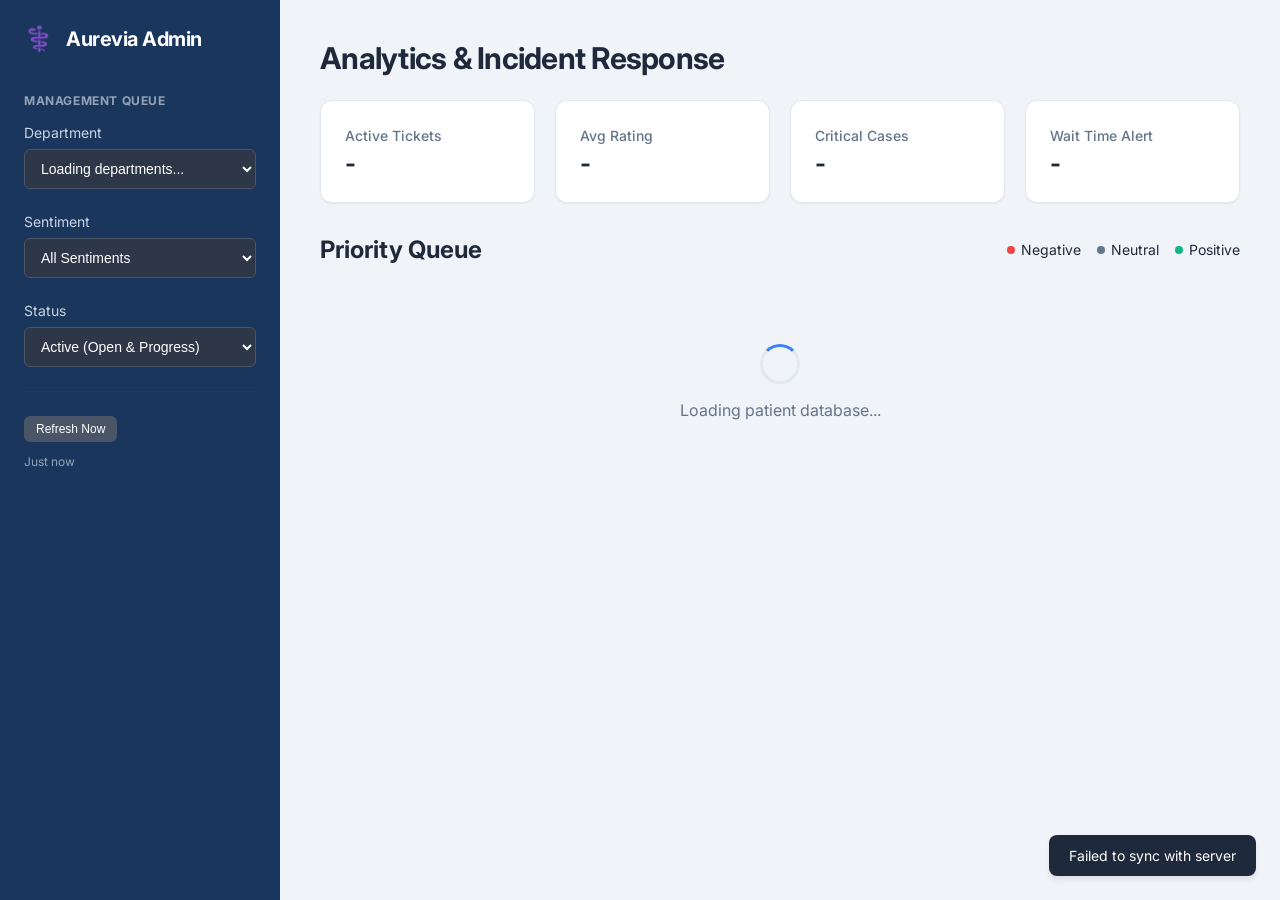
==== templates/admin_dashboard.html @ 15ca8ccf "Updated Admin panel" ====
<!DOCTYPE html>
<html lang="en">

<head>
    <meta charset="UTF-8">
    <meta name="viewport" content="width=device-width, initial-scale=1.0">
    <title>Hospital Experience Admin — Management Portal</title>
    <link rel="stylesheet" href="/static/css/admin.css">
    <link href="https://fonts.googleapis.com/css2?family=Inter:wght@400;500;600;700&display=swap" rel="stylesheet">
</head>

<body>
    <div class="admin-layout">
        <!-- Sidebar -->
        <aside class="sidebar">
            <div class="sidebar-header">
                <span class="logo-icon">⚕️</span>
                <span class="logo-text">Aurevia Admin</span>
            </div>

            <nav class="sidebar-nav">
                <div class="nav-section">
                    <h4 class="nav-title">Management Queue</h4>
                    <div class="filter-group">
                        <label>Department</label>
                        <select id="filterDept" class="filter-input">
                            <option value="all">Loading departments...</option>
                        </select>
                    </div>

                    <div class="filter-group">
                        <label>Sentiment</label>
                        <select id="filterSentiment" class="filter-input">
                            <option value="all">All Sentiments</option>
                            <option value="Negative">Negative</option>
                            <option value="Neutral">Neutral</option>
                            <option value="Positive">Positive</option>
                        </select>
                    </div>

                    <div class="filter-group">
                        <label>Status</label>
                        <select id="filterStatus" class="filter-input">
                            <option value="active">Active (Open & Progress)</option>
                            <option value="all">All Statuses</option>
                            <option value="Open">Open</option>
                            <option value="In Progress">In Progress</option>
                            <option value="Resolved">Resolved</option>
                        </select>
                    </div>
                </div>

                <div class="sidebar-footer">
                    <button id="refreshBtn" class="btn btn-secondary btn-sm">Refresh Now</button>
                    <div id="lastUpdate" class="update-info">Just now</div>
                </div>
            </nav>
        </aside>

        <!-- Main Content -->
        <main class="main-content">
            <header class="content-header">
                <h1 class="page-title">Analytics & Incident Response</h1>
                <div class="metrics-grid" id="metricsGrid">
                    <div class="metric-card">
                        <span class="metric-label">Active Tickets</span>
                        <h2 class="metric-value" id="metricActive">-</h2>
                    </div>
                    <div class="metric-card">
                        <span class="metric-label">Avg Rating</span>
                        <h2 class="metric-value" id="metricRating">-</h2>
                    </div>
                    <div class="metric-card">
                        <span class="metric-label">Critical Cases</span>
                        <h2 class="metric-value" id="metricCritical">-</h2>
                    </div>
                    <div class="metric-card">
                        <span class="metric-label">Wait Time Alert</span>
                        <h2 class="metric-value" id="metricWait">-</h2>
                    </div>
                </div>
            </header>

            <section class="ticket-section">
                <div class="section-header">
                    <h2>Priority Queue</h2>
                    <div class="view-controls">
                        <span class="legend-item"><span class="dot dot-negative"></span> Negative</span>
                        <span class="legend-item"><span class="dot dot-neutral"></span> Neutral</span>
                        <span class="legend-item"><span class="dot dot-positive"></span> Positive</span>
                    </div>
                </div>

                <div class="ticket-grid" id="ticketGrid">
                    <!-- Tickets will be injected here by JS -->
                    <div class="loading-state">
                        <div class="spinner"></div>
                        <p>Loading patient database...</p>
                    </div>
                </div>
            </section>
        </main>
    </div>

    <!-- Notification system -->
    <div id="toastContainer" class="toast-container"></div>

    <script src="/static/js/admin.js"></script>
</body>

</html>
---- static/css/admin.css ----
:root {
    --bg-main: #f0f4f8;
    --bg-side: #1a365d;
    --text-main: #1e293b;
    --text-muted: #64748b;
    --primary: #3b82f6;
    --accent: #2563eb;
    --white: #ffffff;
    --border: #e2e8f0;
    --shadow-sm: 0 1px 2px 0 rgba(0, 0, 0, 0.05);
    --shadow-md: 0 4px 6px -1px rgba(0, 0, 0, 0.1);
    
    --sentiment-pos: #10b981;
    --sentiment-neu: #64748b;
    --sentiment-neg: #ef4444;
    
    --bg-pos: #d1fae5;
    --bg-neu: #f1f5f9;
    --bg-neg: #fee2e2;
}

* {
    margin: 0;
    padding: 0;
    box-sizing: border-box;
}

body {
    font-family: 'Inter', sans-serif;
    color: var(--text-main);
    background-color: var(--bg-main);
    overflow-x: hidden;
}

/* Layout */
.admin-layout {
    display: flex;
    min-height: 100vh;
}

/* Sidebar */
.sidebar {
    width: 280px;
    background-color: var(--bg-side);
    color: var(--white);
    padding: 24px;
    display: flex;
    flex-direction: column;
    position: fixed;
    height: 100vh;
}

.sidebar-header {
    display: flex;
    align-items: center;
    gap: 12px;
    margin-bottom: 40px;
}

.logo-icon {
    font-size: 1.5rem;
}

.logo-text {
    font-size: 1.25rem;
    font-weight: 700;
    letter-spacing: -0.025em;
}

.nav-title {
    font-size: 0.75rem;
    text-transform: uppercase;
    letter-spacing: 0.05em;
    color: #94a3b8;
    margin-bottom: 16px;
}

.filter-group {
    margin-bottom: 24px;
}

.filter-group label {
    display: block;
    font-size: 0.875rem;
    margin-bottom: 8px;
    color: #cbd5e1;
}

.filter-input {
    width: 100%;
    padding: 10px 12px;
    background-color: #2d3748;
    border: 1px solid #4a5568;
    border-radius: 6px;
    color: white;
    font-size: 0.875rem;
}

.sidebar-footer {
    margin-top: auto;
    border-top: 1px solid #2d3748;
    padding-top: 24px;
}

.update-info {
    font-size: 0.75rem;
    color: #94a3b8;
    margin-top: 12px;
}

/* Main Content */
.main-content {
    flex: 1;
    margin-left: 280px;
    padding: 40px;
}

.content-header {
    margin-bottom: 32px;
}

.page-title {
    font-size: 1.875rem;
    margin-bottom: 24px;
    letter-spacing: -0.025em;
}

.metrics-grid {
    display: grid;
    grid-template-columns: repeat(4, 1fr);
    gap: 20px;
}

.metric-card {
    background: var(--white);
    padding: 24px;
    border-radius: 12px;
    box-shadow: var(--shadow-sm);
    border: 1px solid var(--border);
}

.metric-label {
    font-size: 0.875rem;
    color: var(--text-muted);
    font-weight: 500;
}

.metric-value {
    font-size: 1.5rem;
    margin-top: 4px;
    font-weight: 700;
}

/* Tickets section */
.section-header {
    display: flex;
    justify-content: space-between;
    align-items: center;
    margin-bottom: 20px;
}

.view-controls {
    display: flex;
    gap: 16px;
    font-size: 0.875rem;
}

.legend-item {
    display: flex;
    align-items: center;
    gap: 6px;
}

.dot {
    width: 8px;
    height: 8px;
    border-radius: 50%;
}

.dot-negative { background: var(--sentiment-neg); }
.dot-neutral { background: var(--sentiment-neu); }
.dot-positive { background: var(--sentiment-pos); }

.ticket-grid {
    display: grid;
    grid-template-columns: 1fr;
    gap: 16px;
}

.ticket-card {
    background: var(--white);
    border-radius: 12px;
    padding: 24px;
    box-shadow: var(--shadow-sm);
    border: 1px solid var(--border);
    border-left: 6px solid #cbd5e1;
    display: flex;
    justify-content: space-between;
    align-items: flex-start;
    animation: slideIn 0.3s ease-out;
}

.ticket-card.neg { border-left-color: var(--sentiment-neg); }
.ticket-card.neu { border-left-color: var(--sentiment-neu); }
.ticket-card.pos { border-left-color: var(--sentiment-pos); }

@keyframes slideIn {
    from { opacity: 0; transform: translateY(10px); }
    to { opacity: 1; transform: translateY(0); }
}

.ticket-info {
    flex: 1;
}

.ticket-head {
    display: flex;
    align-items: center;
    gap: 12px;
    margin-bottom: 12px;
}

.ticket-head h3 {
    font-size: 1.125rem;
}

.badge {
    padding: 4px 10px;
    border-radius: 9999px;
    font-size: 0.75rem;
    font-weight: 600;
}

.badge-status-open { background: var(--bg-neg); color: #991b1b; }
.badge-status-progress { background: #fef3c7; color: #92400e; }
.badge-status-resolved { background: var(--bg-pos); color: #065f46; }

.ticket-meta {
    font-size: 0.875rem;
    color: var(--text-muted);
    margin-bottom: 12px;
}

.ticket-text {
    font-size: 1rem;
    line-height: 1.5;
    color: #475569;
    font-style: italic;
    margin-bottom: 16px;
    padding-left: 12px;
    border-left: 2px solid #f1f5f9;
}

.ticket-actions {
    display: flex;
    flex-direction: column;
    gap: 12px;
    align-items: flex-end;
}

.status-select {
    padding: 8px;
    border-radius: 6px;
    border: 1px solid var(--border);
    font-size: 0.875rem;
    background: var(--bg-main);
}

/* Buttons */
.btn {
    display: inline-flex;
    align-items: center;
    justify-content: center;
    padding: 8px 16px;
    border-radius: 6px;
    font-weight: 500;
    font-size: 0.875rem;
    cursor: pointer;
    border: none;
    transition: all 0.2s;
}

.btn-secondary { background: #4a5568; color: white; }
.btn-secondary:hover { background: #2d3748; }
.btn-sm { padding: 6px 12px; font-size: 0.75rem; }

/* Loading States */
.loading-state {
    text-align: center;
    padding: 60px;
    color: var(--text-muted);
}

.spinner {
    width: 40px;
    height: 40px;
    border: 3px solid #e2e8f0;
    border-top-color: var(--primary);
    border-radius: 50%;
    margin: 0 auto 16px;
    animation: spin 1s linear infinite;
}

@keyframes spin {
    to { transform: rotate(360deg); }
}

/* Toast */
.toast-container {
    position: fixed;
    bottom: 24px;
    right: 24px;
    z-index: 1000;
    display: flex;
    flex-direction: column;
    gap: 8px;
}

.toast {
    background: #1e293b;
    color: white;
    padding: 12px 20px;
    border-radius: 8px;
    box-shadow: var(--shadow-md);
    font-size: 0.875rem;
    animation: toastFadeIn 0.3s ease-out;
}

@keyframes toastFadeIn {
    from { opacity: 0; transform: translateX(20px); }
    to { opacity: 1; transform: translateX(0); }
}
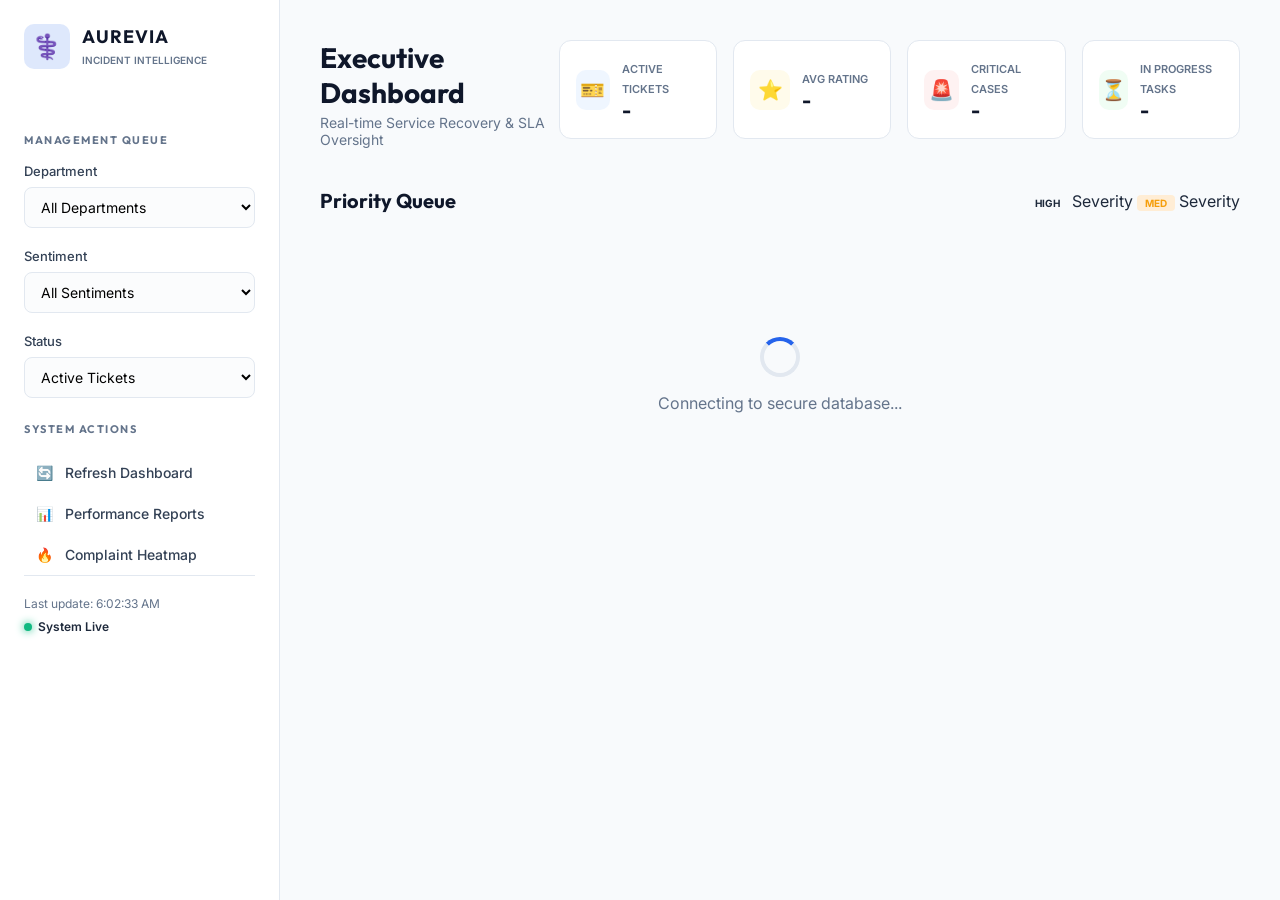
==== commit 23212efc: "Added Ai automation" ====
--- a/templates/admin_dashboard.html
+++ b/templates/admin_dashboard.html
@@ -4,18 +4,27 @@
 <head>
     <meta charset="UTF-8">
     <meta name="viewport" content="width=device-width, initial-scale=1.0">
-    <title>Hospital Experience Admin — Management Portal</title>
+    <title>Hospital Incident Intelligence — Management Portal</title>
     <link rel="stylesheet" href="/static/css/admin.css">
-    <link href="https://fonts.googleapis.com/css2?family=Inter:wght@400;500;600;700&display=swap" rel="stylesheet">
+    <link
+        href="https://fonts.googleapis.com/css2?family=Outfit:wght@300;400;500;600;700&family=Inter:wght@400;500;600&display=swap"
+        rel="stylesheet">
+    <!-- Plotly for Charts -->
+    <script src="https://cdn.plot.ly/plotly-2.24.1.min.js"></script>
 </head>
 
-<body>
+<body class="admin-body">
     <div class="admin-layout">
         <!-- Sidebar -->
         <aside class="sidebar">
             <div class="sidebar-header">
-                <span class="logo-icon">⚕️</span>
-                <span class="logo-text">Aurevia Admin</span>
+                <div class="logo-wrapper">
+                    <span class="logo-icon">⚕️</span>
+                    <div class="logo-text">
+                        <h3>AUREVIA</h3>
+                        <span>INCIDENT INTELLIGENCE</span>
+                    </div>
+                </div>
             </div>
 
             <nav class="sidebar-nav">
@@ -24,7 +33,7 @@
                     <div class="filter-group">
                         <label>Department</label>
                         <select id="filterDept" class="filter-input">
-                            <option value="all">Loading departments...</option>
+                            <option value="all">All Departments</option>
                         </select>
                     </div>
 
@@ -41,18 +50,31 @@
                     <div class="filter-group">
                         <label>Status</label>
                         <select id="filterStatus" class="filter-input">
-                            <option value="active">Active (Open & Progress)</option>
-                            <option value="all">All Statuses</option>
-                            <option value="Open">Open</option>
+                            <option value="active" selected>Active Tickets</option>
+                            <option value="Open">Open Tickets</option>
                             <option value="In Progress">In Progress</option>
                             <option value="Resolved">Resolved</option>
+                            <option value="all">All Statuses</option>
                         </select>
                     </div>
                 </div>
 
+                <div class="nav-section">
+                    <h4 class="nav-title">System Actions</h4>
+                    <button id="refreshBtn" class="nav-btn">
+                        <span>🔄</span> Refresh Dashboard
+                    </button>
+                    <button id="showAnalyticsBtn" class="nav-btn">
+                        <span>📊</span> Performance Reports
+                    </button>
+                    <button id="showHeatmapBtn" class="nav-btn">
+                        <span>🔥</span> Complaint Heatmap
+                    </button>
+                </div>
+
                 <div class="sidebar-footer">
-                    <button id="refreshBtn" class="btn btn-secondary btn-sm">Refresh Now</button>
-                    <div id="lastUpdate" class="update-info">Just now</div>
+                    <div class="update-info">Last update: <span id="lastUpdate">Just now</span></div>
+                    <div class="server-status"><span class="status-dot online"></span> System Live</div>
                 </div>
             </nav>
         </aside>
@@ -60,46 +82,168 @@
         <!-- Main Content -->
         <main class="main-content">
             <header class="content-header">
-                <h1 class="page-title">Analytics & Incident Response</h1>
+                <div class="header-titles">
+                    <h1 class="page-title">Executive Dashboard</h1>
+                    <p class="page-subtitle">Real-time Service Recovery & SLA Oversight</p>
+                </div>
                 <div class="metrics-grid" id="metricsGrid">
-                    <div class="metric-card">
-                        <span class="metric-label">Active Tickets</span>
-                        <h2 class="metric-value" id="metricActive">-</h2>
-                    </div>
-                    <div class="metric-card">
-                        <span class="metric-label">Avg Rating</span>
-                        <h2 class="metric-value" id="metricRating">-</h2>
-                    </div>
-                    <div class="metric-card">
-                        <span class="metric-label">Critical Cases</span>
-                        <h2 class="metric-value" id="metricCritical">-</h2>
-                    </div>
-                    <div class="metric-card">
-                        <span class="metric-label">Wait Time Alert</span>
-                        <h2 class="metric-value" id="metricWait">-</h2>
+                    <div class="metric-card active-tickets">
+                        <div class="metric-icon">🎫</div>
+                        <div class="metric-info">
+                            <span class="metric-label">Active Tickets</span>
+                            <h2 class="metric-value" id="metricActive">-</h2>
+                        </div>
+                    </div>
+                    <div class="metric-card avg-rating">
+                        <div class="metric-icon">⭐</div>
+                        <div class="metric-info">
+                            <span class="metric-label">Avg Rating</span>
+                            <h2 class="metric-value" id="metricRating">-</h2>
+                        </div>
+                    </div>
+                    <div class="metric-card critical-cases">
+                        <div class="metric-icon">🚨</div>
+                        <div class="metric-info">
+                            <span class="metric-label">Critical cases</span>
+                            <h2 class="metric-value" id="metricCritical">-</h2>
+                        </div>
+                    </div>
+                    <div class="metric-card wait-alert">
+                        <div class="metric-icon">⏳</div>
+                        <div class="metric-info">
+                            <span class="metric-label">In Progress Tasks</span>
+                            <h2 class="metric-value" id="metricWait">-</h2>
+                        </div>
                     </div>
                 </div>
             </header>
 
-            <section class="ticket-section">
-                <div class="section-header">
-                    <h2>Priority Queue</h2>
-                    <div class="view-controls">
-                        <span class="legend-item"><span class="dot dot-negative"></span> Negative</span>
-                        <span class="legend-item"><span class="dot dot-neutral"></span> Neutral</span>
-                        <span class="legend-item"><span class="dot dot-positive"></span> Positive</span>
-                    </div>
-                </div>
-
-                <div class="ticket-grid" id="ticketGrid">
-                    <!-- Tickets will be injected here by JS -->
-                    <div class="loading-state">
-                        <div class="spinner"></div>
-                        <p>Loading patient database...</p>
-                    </div>
-                </div>
-            </section>
+            <div class="dashboard-content">
+                <!-- Priority Queue Section -->
+                <section class="content-section ticket-view">
+                    <div class="section-header">
+                        <h2>Priority Queue</h2>
+                        <div class="view-legend">
+                            <span class="legend-item"><span class="badge badge-high">High</span> Severity</span>
+                            <span class="legend-item"><span class="badge badge-med">Med</span> Severity</span>
+                        </div>
+                    </div>
+
+                    <div class="ticket-grid" id="ticketGrid">
+                        <!-- Tickets injected here -->
+                        <div class="loading-state">
+                            <div class="spinner"></div>
+                            <p>Connecting to secure database...</p>
+                        </div>
+                    </div>
+                </section>
+
+                <!-- Analytics Section (Hidden by default) -->
+                <section class="content-section analytics-view hidden" id="analyticsSection">
+                    <div class="section-header">
+                        <h2>Performance Intelligence</h2>
+                        <button class="btn-close-view" id="closeAnalytics">Back to Queue</button>
+                    </div>
+                    <div class="analytics-grid">
+                        <div class="analytics-chart-card">
+                            <h3>Department Comparison</h3>
+                            <div id="deptComparisonChart"></div>
+                        </div>
+                        <div class="analytics-chart-card">
+                            <h3>Sentiment Breakdown</h3>
+                            <div id="sentimentDistributionChart"></div>
+                        </div>
+                        <div class="analytics-chart-card full-width">
+                            <h3>SLA Breach Trend</h3>
+                            <div id="slaTrendChart"></div>
+                        </div>
+                    </div>
+                </section>
+
+                <!-- Heatmap Section (Hidden by default) -->
+                <section class="content-section heatmap-view hidden" id="heatmapSection">
+                    <div class="section-header">
+                        <h2>Incident Density Heatmap</h2>
+                        <button class="btn-close-view" id="closeHeatmap">Back to Queue</button>
+                    </div>
+                    <div class="heatmap-container">
+                        <div id="complaintHeatmap"></div>
+                    </div>
+                </section>
+            </div>
         </main>
+
+        <!-- Detail Side Panel (Slide Drawer) -->
+        <div class="detail-overlay" id="detailOverlay"></div>
+        <aside class="detail-panel" id="detailPanel">
+            <div class="panel-header">
+                <div class="panel-title-group">
+                    <span id="detailTicketId" class="panel-ticket-id">#TICKET-XXXX</span>
+                    <h2 id="detailDepartmentName">Department Name</h2>
+                </div>
+                <button class="panel-close" id="closePanel">&times;</button>
+            </div>
+
+            <div class="panel-body">
+                <div class="panel-status-strip">
+                    <span id="detailStatusBadge" class="status-badge">Open</span>
+                    <span id="detailSeverityBadge" class="severity-badge">High</span>
+                    <div class="panel-sla-timer" id="detailSLATimer">
+                        <span class="timer-label">SLA Remaining:</span>
+                        <span class="timer-value" id="detailSLACountdown">--:--:--</span>
+                    </div>
+                </div>
+
+                <div class="panel-section">
+                    <h4>Patient Information</h4>
+                    <p><strong>Patient ID:</strong> <span id="detailPatientId">-</span></p>
+                    <p><strong>Sentiment:</strong> <span id="detailSentiment" class="sentiment-text">-</span></p>
+                    <p><strong>Received:</strong> <span id="detailReceived">-</span></p>
+                </div>
+
+                <div class="panel-section">
+                    <h4>Feedback Context</h4>
+                    <div class="feedback-text-box" id="detailFeedbackText">
+                        Loading content...
+                    </div>
+                </div>
+
+                <div class="panel-section" id="aiResponseSection">
+                    <div class="section-badge ai-badge">🤖 AI Response Engine</div>
+                    <h4>Contextual Response Suggestion</h4>
+                    <div class="ai-response-container">
+                        <textarea id="aiResponseDraft" class="form-textarea ai-draft-box"
+                            placeholder="Generating suggestion..."></textarea>
+                        <div class="ai-actions">
+                            <button id="regenerateBtn" class="btn btn-outline-sm">Regenerate</button>
+                            <button id="approveResponseBtn" class="btn btn-primary-sm">Approve & Send</button>
+                        </div>
+                    </div>
+                </div>
+
+                <div class="panel-section" id="assignmentSection">
+                    <div class="section-badge ai-badge">⚙️ Automated AI Assignment</div>
+                    <div id="aiAssigningStatus" class="ai-assigning-animation">
+                        🤖 Analyzing Staff Load & Performance...
+                    </div>
+                    <div id="autoAssignedDoctorInfo" class="auto-staff-card hidden">
+                        <!-- Infomation Injected by AI -->
+                    </div>
+                </div>
+
+                <div class="panel-section" id="resolutionSection">
+                    <button id="resolveBtn" class="btn btn-success full-width"
+                        style="font-weight: 800; letter-spacing: 1px;">✓ PROCESS FINISHED</button>
+                </div>
+
+                <div class="panel-section">
+                    <h4>Incident Lifecycle</h4>
+                    <div class="timeline" id="statusHistory">
+                        <!-- Timeline items injected here -->
+                    </div>
+                </div>
+            </div>
+        </aside>
     </div>
 
     <!-- Notification system -->
--- a/static/css/admin.css
+++ b/static/css/admin.css
@@ -1,56 +1,61 @@
 :root {
-    --bg-main: #f0f4f8;
-    --bg-side: #1a365d;
+    --primary: #0f172a;
+    --secondary: #334155;
+    --accent: #2563eb;
+    --accent-glow: rgba(37, 99, 235, 0.15);
+    --success: #10b981;
+    --warning: #f59e0b;
+    --danger: #ef4444;
+    --bg-main: #f8fafc;
+    --bg-sidebar: #ffffff;
     --text-main: #1e293b;
     --text-muted: #64748b;
-    --primary: #3b82f6;
-    --accent: #2563eb;
-    --white: #ffffff;
     --border: #e2e8f0;
-    --shadow-sm: 0 1px 2px 0 rgba(0, 0, 0, 0.05);
-    --shadow-md: 0 4px 6px -1px rgba(0, 0, 0, 0.1);
-    
-    --sentiment-pos: #10b981;
-    --sentiment-neu: #64748b;
-    --sentiment-neg: #ef4444;
-    
-    --bg-pos: #d1fae5;
-    --bg-neu: #f1f5f9;
-    --bg-neg: #fee2e2;
+    --panel-shadow: 0 10px 25px -5px rgba(0, 0, 0, 0.05), 0 8px 10px -6px rgba(0, 0, 0, 0.05);
+    --radius: 12px;
 }
 
 * {
     margin: 0;
     padding: 0;
     box-sizing: border-box;
-}
-
-body {
     font-family: 'Inter', sans-serif;
+}
+
+h1,
+h2,
+h3,
+h4,
+.logo-text h3 {
+    font-family: 'Outfit', sans-serif;
+}
+
+body.admin-body {
+    background: var(--bg-main);
     color: var(--text-main);
-    background-color: var(--bg-main);
     overflow-x: hidden;
 }
 
 /* Layout */
 .admin-layout {
-    display: flex;
+    display: grid;
+    grid-template-columns: 280px 1fr;
     min-height: 100vh;
 }
 
 /* Sidebar */
 .sidebar {
-    width: 280px;
-    background-color: var(--bg-side);
-    color: var(--white);
+    background: var(--bg-sidebar);
+    border-right: 1px solid var(--border);
     padding: 24px;
     display: flex;
     flex-direction: column;
-    position: fixed;
+    position: sticky;
+    top: 0;
     height: 100vh;
 }
 
-.sidebar-header {
+.logo-wrapper {
     display: flex;
     align-items: center;
     gap: 12px;
@@ -58,275 +63,851 @@
 }
 
 .logo-icon {
-    font-size: 1.5rem;
-}
-
-.logo-text {
-    font-size: 1.25rem;
-    font-weight: 700;
-    letter-spacing: -0.025em;
+    font-size: 24px;
+    background: var(--accent-glow);
+    padding: 8px;
+    border-radius: 10px;
+}
+
+.logo-text h3 {
+    font-size: 18px;
+    letter-spacing: 1px;
+    color: var(--primary);
+}
+
+.logo-text span {
+    font-size: 10px;
+    font-weight: 600;
+    color: var(--text-muted);
+    text-transform: uppercase;
 }
 
 .nav-title {
-    font-size: 0.75rem;
+    font-size: 11px;
     text-transform: uppercase;
-    letter-spacing: 0.05em;
-    color: #94a3b8;
+    color: var(--text-muted);
+    letter-spacing: 1.5px;
     margin-bottom: 16px;
+    margin-top: 24px;
 }
 
 .filter-group {
-    margin-bottom: 24px;
+    margin-bottom: 20px;
 }
 
 .filter-group label {
     display: block;
-    font-size: 0.875rem;
+    font-size: 13px;
+    font-weight: 500;
     margin-bottom: 8px;
-    color: #cbd5e1;
+    color: var(--secondary);
 }
 
 .filter-input {
     width: 100%;
     padding: 10px 12px;
-    background-color: #2d3748;
-    border: 1px solid #4a5568;
-    border-radius: 6px;
-    color: white;
-    font-size: 0.875rem;
+    border-radius: 8px;
+    border: 1px solid var(--border);
+    font-size: 14px;
+    background: #fbfcfd;
+    cursor: pointer;
+    transition: all 0.2s;
+}
+
+.filter-input:focus {
+    outline: none;
+    border-color: var(--accent);
+    box-shadow: 0 0 0 3px var(--accent-glow);
+}
+
+.nav-btn {
+    width: 100%;
+    display: flex;
+    align-items: center;
+    gap: 12px;
+    padding: 12px;
+    border-radius: 8px;
+    border: none;
+    background: transparent;
+    color: var(--secondary);
+    font-size: 14px;
+    font-weight: 500;
+    cursor: pointer;
+    text-align: left;
+    transition: all 0.2s;
+}
+
+.nav-btn:hover {
+    background: #f1f5f9;
+    color: var(--accent);
 }
 
 .sidebar-footer {
     margin-top: auto;
-    border-top: 1px solid #2d3748;
-    padding-top: 24px;
+    padding-top: 20px;
+    border-top: 1px solid var(--border);
 }
 
 .update-info {
-    font-size: 0.75rem;
-    color: #94a3b8;
-    margin-top: 12px;
+    font-size: 12px;
+    color: var(--text-muted);
+    margin-bottom: 8px;
+}
+
+.server-status {
+    display: flex;
+    align-items: center;
+    gap: 6px;
+    font-size: 12px;
+    font-weight: 600;
+}
+
+.status-dot {
+    width: 8px;
+    height: 8px;
+    border-radius: 50%;
+}
+
+.status-dot.online {
+    background: var(--success);
+    box-shadow: 0 0 8px var(--success);
 }
 
 /* Main Content */
 .main-content {
-    flex: 1;
-    margin-left: 280px;
     padding: 40px;
+    max-width: 1400px;
+    margin: 0 auto;
+    width: 100%;
+}
+
+.header-titles h1 {
+    font-size: 28px;
+    font-weight: 700;
+    color: var(--primary);
+    margin-bottom: 4px;
+}
+
+.page-subtitle {
+    color: var(--text-muted);
+    font-size: 14px;
 }
 
 .content-header {
-    margin-bottom: 32px;
-}
-
-.page-title {
-    font-size: 1.875rem;
-    margin-bottom: 24px;
-    letter-spacing: -0.025em;
+    display: flex;
+    justify-content: space-between;
+    align-items: flex-start;
+    margin-bottom: 40px;
 }
 
 .metrics-grid {
     display: grid;
     grid-template-columns: repeat(4, 1fr);
-    gap: 20px;
+    gap: 16px;
 }
 
 .metric-card {
-    background: var(--white);
-    padding: 24px;
-    border-radius: 12px;
-    box-shadow: var(--shadow-sm);
-    border: 1px solid var(--border);
+    background: white;
+    padding: 16px;
+    border-radius: var(--radius);
+    border: 1px solid var(--border);
+    display: flex;
+    align-items: center;
+    gap: 12px;
+    transition: transform 0.2s;
+}
+
+.metric-card:hover {
+    transform: translateY(-3px);
+}
+
+.metric-icon {
+    font-size: 20px;
+    width: 40px;
+    height: 40px;
+    display: flex;
+    align-items: center;
+    justify-content: center;
+    border-radius: 10px;
+}
+
+.active-tickets .metric-icon {
+    background: #eff6ff;
+}
+
+.avg-rating .metric-icon {
+    background: #fffbeb;
+}
+
+.critical-cases .metric-icon {
+    background: #fef2f2;
+}
+
+.wait-alert .metric-icon {
+    background: #f0fdf4;
 }
 
 .metric-label {
-    font-size: 0.875rem;
-    color: var(--text-muted);
-    font-weight: 500;
+    font-size: 11px;
+    font-weight: 600;
+    color: var(--text-muted);
+    text-transform: uppercase;
 }
 
 .metric-value {
-    font-size: 1.5rem;
-    margin-top: 4px;
-    font-weight: 700;
-}
-
-/* Tickets section */
+    font-size: 20px;
+    color: var(--primary);
+}
+
+/* Ticket Grid */
 .section-header {
     display: flex;
     justify-content: space-between;
     align-items: center;
-    margin-bottom: 20px;
-}
-
-.view-controls {
-    display: flex;
-    gap: 16px;
-    font-size: 0.875rem;
-}
-
-.legend-item {
-    display: flex;
-    align-items: center;
-    gap: 6px;
-}
-
-.dot {
-    width: 8px;
-    height: 8px;
-    border-radius: 50%;
-}
-
-.dot-negative { background: var(--sentiment-neg); }
-.dot-neutral { background: var(--sentiment-neu); }
-.dot-positive { background: var(--sentiment-pos); }
+    margin-bottom: 24px;
+}
+
+.section-header h2 {
+    font-size: 20px;
+    color: var(--primary);
+}
 
 .ticket-grid {
     display: grid;
-    grid-template-columns: 1fr;
-    gap: 16px;
+    grid-template-columns: repeat(auto-fill, minmax(320px, 1fr));
+    gap: 20px;
 }
 
 .ticket-card {
-    background: var(--white);
-    border-radius: 12px;
-    padding: 24px;
-    box-shadow: var(--shadow-sm);
-    border: 1px solid var(--border);
-    border-left: 6px solid #cbd5e1;
-    display: flex;
-    justify-content: space-between;
-    align-items: flex-start;
-    animation: slideIn 0.3s ease-out;
-}
-
-.ticket-card.neg { border-left-color: var(--sentiment-neg); }
-.ticket-card.neu { border-left-color: var(--sentiment-neu); }
-.ticket-card.pos { border-left-color: var(--sentiment-pos); }
-
-@keyframes slideIn {
-    from { opacity: 0; transform: translateY(10px); }
-    to { opacity: 1; transform: translateY(0); }
-}
-
-.ticket-info {
-    flex: 1;
-}
-
-.ticket-head {
-    display: flex;
-    align-items: center;
-    gap: 12px;
-    margin-bottom: 12px;
-}
-
-.ticket-head h3 {
-    font-size: 1.125rem;
-}
-
-.badge {
-    padding: 4px 10px;
-    border-radius: 9999px;
-    font-size: 0.75rem;
-    font-weight: 600;
-}
-
-.badge-status-open { background: var(--bg-neg); color: #991b1b; }
-.badge-status-progress { background: #fef3c7; color: #92400e; }
-.badge-status-resolved { background: var(--bg-pos); color: #065f46; }
-
-.ticket-meta {
-    font-size: 0.875rem;
-    color: var(--text-muted);
-    margin-bottom: 12px;
-}
-
-.ticket-text {
-    font-size: 1rem;
-    line-height: 1.5;
-    color: #475569;
-    font-style: italic;
-    margin-bottom: 16px;
-    padding-left: 12px;
-    border-left: 2px solid #f1f5f9;
-}
-
-.ticket-actions {
+    background: white;
+    border: 1px solid var(--border);
+    border-radius: var(--radius);
+    padding: 20px;
+    cursor: pointer;
+    transition: all 0.2s ease;
     display: flex;
     flex-direction: column;
     gap: 12px;
-    align-items: flex-end;
-}
-
-.status-select {
-    padding: 8px;
+    position: relative;
+    overflow: hidden;
+}
+
+.ticket-card:hover {
+    border-color: var(--accent);
+    box-shadow: var(--panel-shadow);
+}
+
+.ticket-card.state-resolved {
+    border-left: 5px solid var(--success);
+}
+
+.ticket-card.state-pending {
+    border-left: 5px solid var(--danger);
+}
+
+.ticket-card.state-breached {
+    border-left: 5px solid #000000;
+}
+
+.ticket-card-header {
+    display: flex;
+    justify-content: space-between;
+    align-items: center;
+}
+
+.dept-tag {
+    font-size: 11px;
+    font-weight: 700;
+    padding: 4px 10px;
+    background: #f1f5f9;
+    color: var(--secondary);
+    border-radius: 20px;
+    text-transform: uppercase;
+}
+
+.badge {
+    font-size: 10px;
+    font-weight: 700;
+    padding: 2px 8px;
+    border-radius: 4px;
+    text-transform: uppercase;
+}
+
+.badge-cri,
+.badge-hig {
+    background: #fee2e2;
+    color: #ef4444;
+}
+
+.badge-med {
+    background: #ffedd5;
+    color: #f59e0b;
+}
+
+.badge-nor {
+    background: #f0fdf4;
+    color: #10b981;
+}
+
+.ticket-card-body h3 {
+    font-size: 16px;
+    margin-bottom: 4px;
+}
+
+.ticket-card-footer {
+    display: flex;
+    justify-content: space-between;
+    align-items: center;
+    margin-top: 8px;
+    font-size: 12px;
+    color: var(--text-muted);
+}
+
+.sla-timer-pill {
+    background: #f8fafc;
+    border: 1px solid var(--border);
+    padding: 4px 10px;
+    border-radius: 20px;
+    display: flex;
+    align-items: center;
+    gap: 6px;
+    font-family: monospace;
+    font-weight: 600;
+}
+
+.sla-timer-pill.breached {
+    background: #fef2f2;
+    border-color: #fecaca;
+    color: #000000;
+    animation: pulse-black 2s infinite;
+}
+
+.sla-timer-pill.resolved {
+    background: #f0fdf4;
+    border-color: #bbf7d0;
+    color: var(--success);
+}
+
+@keyframes pulse-black {
+    0% {
+        opacity: 1;
+    }
+
+    50% {
+        opacity: 0.6;
+    }
+
+    100% {
+        opacity: 1;
+    }
+}
+
+/* Side Panel (Drawer) */
+.detail-overlay {
+    position: fixed;
+    top: 0;
+    left: 0;
+    width: 100%;
+    height: 100%;
+    background: rgba(15, 23, 42, 0.4);
+    backdrop-filter: blur(4px);
+    z-index: 1000;
+    opacity: 0;
+    pointer-events: none;
+    transition: opacity 0.3s;
+}
+
+.detail-overlay.active {
+    opacity: 1;
+    pointer-events: auto;
+}
+
+.detail-panel {
+    position: fixed;
+    top: 0;
+    right: -550px;
+    width: 500px;
+    height: 100vh;
+    background: white;
+    z-index: 1001;
+    box-shadow: -10px 0 30px rgba(0, 0, 0, 0.1);
+    transition: right 0.4s cubic-bezier(0.16, 1, 0.3, 1);
+    display: flex;
+    flex-direction: column;
+}
+
+.detail-panel.active {
+    right: 0;
+}
+
+.panel-header {
+    padding: 24px;
+    border-bottom: 1px solid var(--border);
+    display: flex;
+    justify-content: space-between;
+    align-items: center;
+}
+
+.panel-ticket-id {
+    font-size: 12px;
+    font-weight: 700;
+    color: var(--accent);
+}
+
+.panel-close {
+    background: #f1f5f9;
+    border: none;
+    width: 32px;
+    height: 32px;
+    border-radius: 50%;
+    cursor: pointer;
+    font-size: 20px;
+    display: flex;
+    align-items: center;
+    justify-content: center;
+}
+
+.panel-body {
+    padding: 24px;
+    overflow-y: auto;
+    flex: 1;
+}
+
+.panel-status-strip {
+    display: flex;
+    align-items: center;
+    gap: 12px;
+    margin-bottom: 24px;
+    padding-bottom: 24px;
+    border-bottom: 1px dotted var(--border);
+}
+
+.status-badge {
+    padding: 6px 12px;
+    background: #f1f5f9;
     border-radius: 6px;
-    border: 1px solid var(--border);
-    font-size: 0.875rem;
-    background: var(--bg-main);
-}
-
-/* Buttons */
+    font-size: 13px;
+    font-weight: 600;
+}
+
+.panel-sla-timer {
+    margin-left: auto;
+    text-align: right;
+}
+
+.timer-label {
+    font-size: 11px;
+    color: var(--text-muted);
+    display: block;
+}
+
+.timer-value {
+    font-family: monospace;
+    font-size: 18px;
+    font-weight: 700;
+    color: var(--primary);
+}
+
+.severity-badge {
+    padding: 4px 10px;
+    border-radius: 4px;
+    font-size: 12px;
+    font-weight: 700;
+    text-transform: uppercase;
+}
+
+.panel-section {
+    margin-bottom: 30px;
+}
+
+.panel-section h4 {
+    font-size: 13px;
+    text-transform: uppercase;
+    letter-spacing: 1px;
+    margin-bottom: 16px;
+    color: var(--text-muted);
+}
+
+.feedback-text-box {
+    background: #f8fafc;
+    border: 1px solid var(--border);
+    border-radius: 8px;
+    padding: 16px;
+    font-size: 15px;
+    line-height: 1.6;
+    color: var(--secondary);
+}
+
+.form-group {
+    margin-bottom: 16px;
+}
+
+.form-group label {
+    display: block;
+    font-size: 13px;
+    margin-bottom: 6px;
+    font-weight: 500;
+}
+
+.form-textarea {
+    width: 100%;
+    min-height: 100px;
+    padding: 12px;
+    border-radius: 8px;
+    border: 1px solid var(--border);
+    resize: vertical;
+}
+
 .btn {
-    display: inline-flex;
-    align-items: center;
-    justify-content: center;
-    padding: 8px 16px;
-    border-radius: 6px;
-    font-weight: 500;
-    font-size: 0.875rem;
+    padding: 12px 24px;
+    border-radius: 8px;
+    font-weight: 600;
     cursor: pointer;
     border: none;
     transition: all 0.2s;
 }
 
-.btn-secondary { background: #4a5568; color: white; }
-.btn-secondary:hover { background: #2d3748; }
-.btn-sm { padding: 6px 12px; font-size: 0.75rem; }
-
-/* Loading States */
+.btn-primary {
+    background: var(--accent);
+    color: white;
+}
+
+.btn-primary:hover {
+    background: #1d4ed8;
+}
+
+.btn-success {
+    background: var(--success);
+    color: white;
+}
+
+.full-width {
+    width: 100%;
+}
+
+/* Analytics Views */
+.hidden {
+    display: none;
+}
+
+.analytics-grid {
+    display: grid;
+    grid-template-columns: 1fr 1fr;
+    gap: 24px;
+}
+
+.analytics-chart-card {
+    background: white;
+    border: 1px solid var(--border);
+    border-radius: var(--radius);
+    padding: 24px;
+}
+
+.analytics-chart-card h3 {
+    margin-bottom: 20px;
+}
+
+.full-width {
+    grid-column: span 2;
+}
+
+/* Timeline */
+.timeline {
+    position: relative;
+    padding-left: 20px;
+}
+
+.timeline-item {
+    position: relative;
+    padding-bottom: 20px;
+    padding-left: 15px;
+    border-left: 1px solid var(--border);
+}
+
+.timeline-item::before {
+    content: "";
+    position: absolute;
+    left: -5px;
+    top: 5px;
+    width: 9px;
+    height: 9px;
+    background: var(--accent);
+    border-radius: 50%;
+}
+
+.tl-time {
+    font-size: 11px;
+    color: var(--text-muted);
+    display: block;
+}
+
+.tl-text {
+    font-size: 13px;
+    font-weight: 500;
+}
+
+/* Loading State */
 .loading-state {
+    grid-column: 1 / -1;
     text-align: center;
-    padding: 60px;
+    padding: 100px 0;
     color: var(--text-muted);
 }
 
 .spinner {
     width: 40px;
     height: 40px;
-    border: 3px solid #e2e8f0;
-    border-top-color: var(--primary);
+    border: 4px solid var(--border);
+    border-top-color: var(--accent);
     border-radius: 50%;
     margin: 0 auto 16px;
     animation: spin 1s linear infinite;
 }
 
 @keyframes spin {
-    to { transform: rotate(360deg); }
-}
-
-/* Toast */
+    to {
+        transform: rotate(360deg);
+    }
+}
+
+/* Toast System */
 .toast-container {
     position: fixed;
-    bottom: 24px;
+    top: 24px;
     right: 24px;
-    z-index: 1000;
+    z-index: 2000;
+}
+
+.toast {
+    background: white;
+    padding: 16px 24px;
+    border-radius: 10px;
+    box-shadow: 0 10px 15px -3px rgba(0, 0, 0, 0.1);
+    margin-bottom: 12px;
+    border-left: 4px solid var(--accent);
+    transform: translateX(120%);
+    transition: transform 0.3s cubic-bezier(0.16, 1, 0.3, 1);
+}
+
+.toast.show {
+    transform: translateX(0);
+}
+
+.toast.error {
+    border-left-color: var(--danger);
+}
+
+.toast.success {
+    border-left-color: var(--success);
+}
+
+/* AI & Assignment Features */
+.section-badge {
+    display: inline-block;
+    font-size: 10px;
+    font-weight: 800;
+    padding: 3px 8px;
+    border-radius: 4px;
+    margin-bottom: 8px;
+    text-transform: uppercase;
+}
+
+.ai-badge {
+    background: #e0f2fe;
+    color: #0369a1;
+}
+
+.admin-badge {
+    background: #f1f5f9;
+    color: #475569;
+}
+
+.ai-response-container {
+    background: #f8fafc;
+    border: 1px solid var(--border);
+    border-radius: 8px;
+    padding: 12px;
+}
+
+.ai-draft-box {
+    background: white;
+    border: 1px solid var(--border);
+    font-size: 14px;
+    line-height: 1.5;
+    margin-bottom: 12px;
+    width: 100%;
+    min-height: 120px;
+}
+
+.ai-actions {
+    display: flex;
+    gap: 8px;
+}
+
+.btn-primary-sm {
+    background: var(--accent);
+    color: white;
+    border: none;
+    padding: 6px 12px;
+    font-size: 12px;
+    font-weight: 600;
+    border-radius: 6px;
+    cursor: pointer;
+}
+
+.btn-outline-sm {
+    background: white;
+    color: var(--secondary);
+    border: 1px solid var(--border);
+    padding: 6px 12px;
+    font-size: 12px;
+    font-weight: 600;
+    border-radius: 6px;
+    cursor: pointer;
+}
+
+.staff-load-legend {
+    display: flex;
+    gap: 12px;
+    font-size: 10px;
+    font-weight: 700;
+    margin-bottom: 4px;
+    float: right;
+}
+
+.staff-load-meter-container {
+    background: #f1f5f9;
+    padding: 12px;
+    border-radius: 8px;
+    margin-bottom: 16px;
+}
+
+.staff-card-lite {
     display: flex;
     flex-direction: column;
-    gap: 8px;
-}
-
-.toast {
-    background: #1e293b;
-    color: white;
-    padding: 12px 20px;
-    border-radius: 8px;
-    box-shadow: var(--shadow-md);
-    font-size: 0.875rem;
-    animation: toastFadeIn 0.3s ease-out;
-}
-
-@keyframes toastFadeIn {
-    from { opacity: 0; transform: translateX(20px); }
-    to { opacity: 1; transform: translateX(0); }
-}
+    gap: 4px;
+    margin-bottom: 12px;
+}
+
+.staff-info-row {
+    display: flex;
+    justify-content: space-between;
+    font-size: 12px;
+}
+
+.load-meter-bg {
+    height: 6px;
+    background: #e2e8f0;
+    border-radius: 3px;
+    overflow: hidden;
+}
+
+.load-meter-fill {
+    height: 100%;
+    transition: width 0.3s ease;
+}
+
+.fill-low {
+    background: var(--success);
+}
+
+.fill-med {
+    background: var(--warning);
+}
+
+.fill-high {
+    background: var(--danger);
+}
+
+.ai-reason-pill {
+    font-size: 10px;
+    background: #f0fdf4;
+    color: #166534;
+    padding: 2px 6px;
+    border-radius: 4px;
+    font-weight: 600;
+}
+
+/* Automated Assignment UI */
+.ai-assigning-animation {
+    padding: 20px;
+    background: #f8fafc;
+    border: 2px dashed #3b82f6;
+    border-radius: 12px;
+    text-align: center;
+    color: #3b82f6;
+    font-weight: 700;
+    font-size: 14px;
+    animation: pulse-border 1.5s infinite ease-in-out;
+}
+
+@keyframes pulse-border {
+    0% {
+        border-color: #3b82f6;
+        opacity: 1;
+    }
+
+    50% {
+        border-color: #93c5fd;
+        opacity: 0.6;
+    }
+
+    100% {
+        border-color: #3b82f6;
+        opacity: 1;
+    }
+}
+
+.auto-staff-card {
+    background: white;
+    border: 1px solid var(--border);
+    border-radius: 12px;
+    padding: 16px;
+    box-shadow: 0 4px 6px -1px rgba(0, 0, 0, 0.1);
+}
+
+.auto-staff-header {
+    display: flex;
+    justify-content: space-between;
+    align-items: flex-start;
+    margin-bottom: 12px;
+}
+
+.auto-staff-name {
+    font-weight: 800;
+    font-size: 16px;
+    color: var(--primary);
+    display: block;
+}
+
+.auto-staff-dept {
+    font-size: 12px;
+    color: var(--text-muted);
+}
+
+.auto-staff-metrics {
+    display: grid;
+    grid-template-columns: 1fr 1fr;
+    gap: 12px;
+    margin-top: 12px;
+    padding-top: 12px;
+    border-top: 1px solid #f1f5f9;
+}
+
+.metric-mini {
+    display: flex;
+    flex-direction: column;
+}
+
+.metric-mini-label {
+    font-size: 10px;
+    color: var(--text-muted);
+    text-transform: uppercase;
+    font-weight: 700;
+}
+
+.metric-mini-value {
+    font-size: 13px;
+    font-weight: 600;
+    color: var(--secondary);
+}
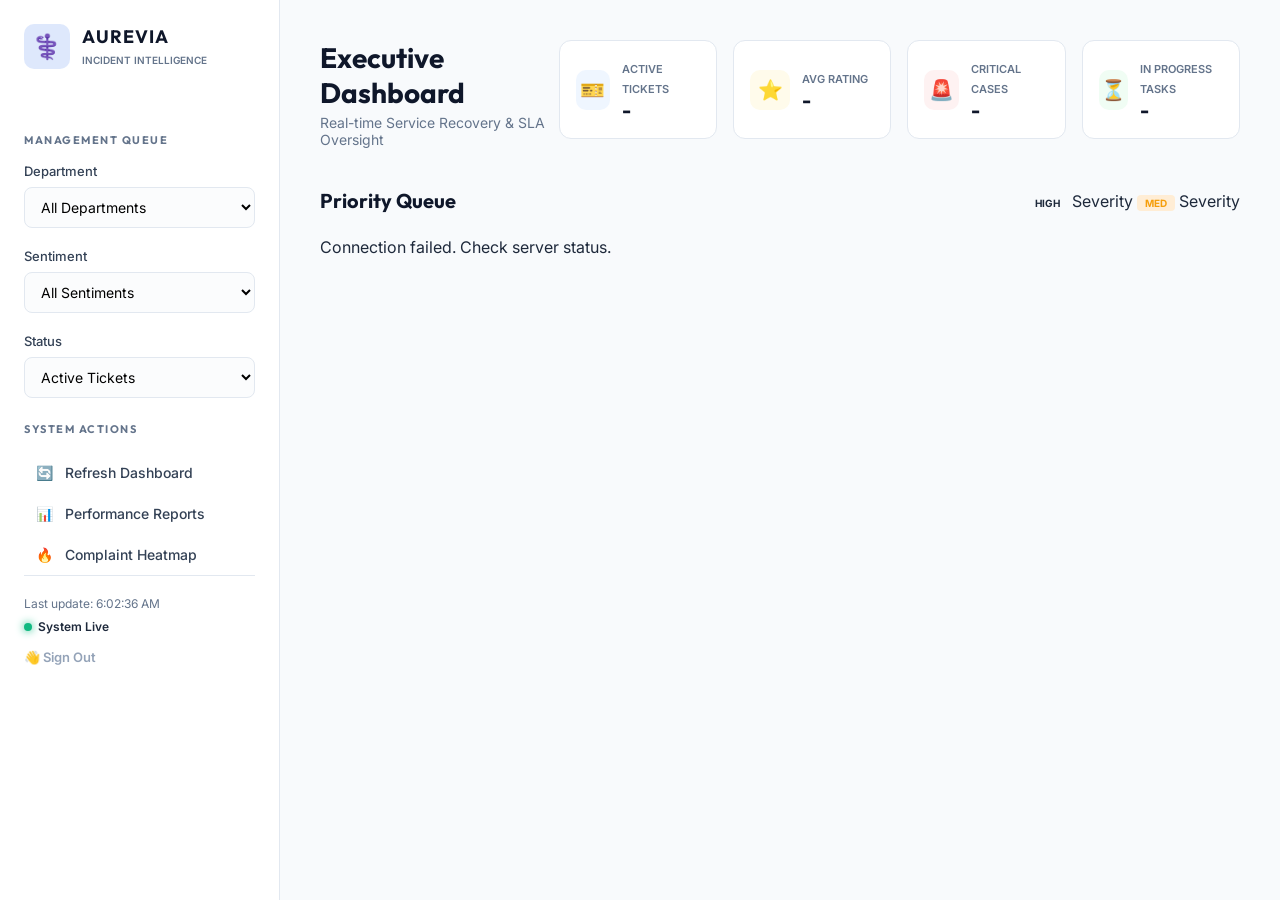
==== commit fc1e11e9: "The Updation of ai automation" ====
--- a/templates/admin_dashboard.html
+++ b/templates/admin_dashboard.html
@@ -75,6 +75,9 @@
                 <div class="sidebar-footer">
                     <div class="update-info">Last update: <span id="lastUpdate">Just now</span></div>
                     <div class="server-status"><span class="status-dot online"></span> System Live</div>
+                    <a href="/logout" class="logout-link"
+                        style="margin-top: 15px; display: block; color: #94a3b8; text-decoration: none; font-size: 13px; font-weight: 600;">👋
+                        Sign Out</a>
                 </div>
             </nav>
         </aside>
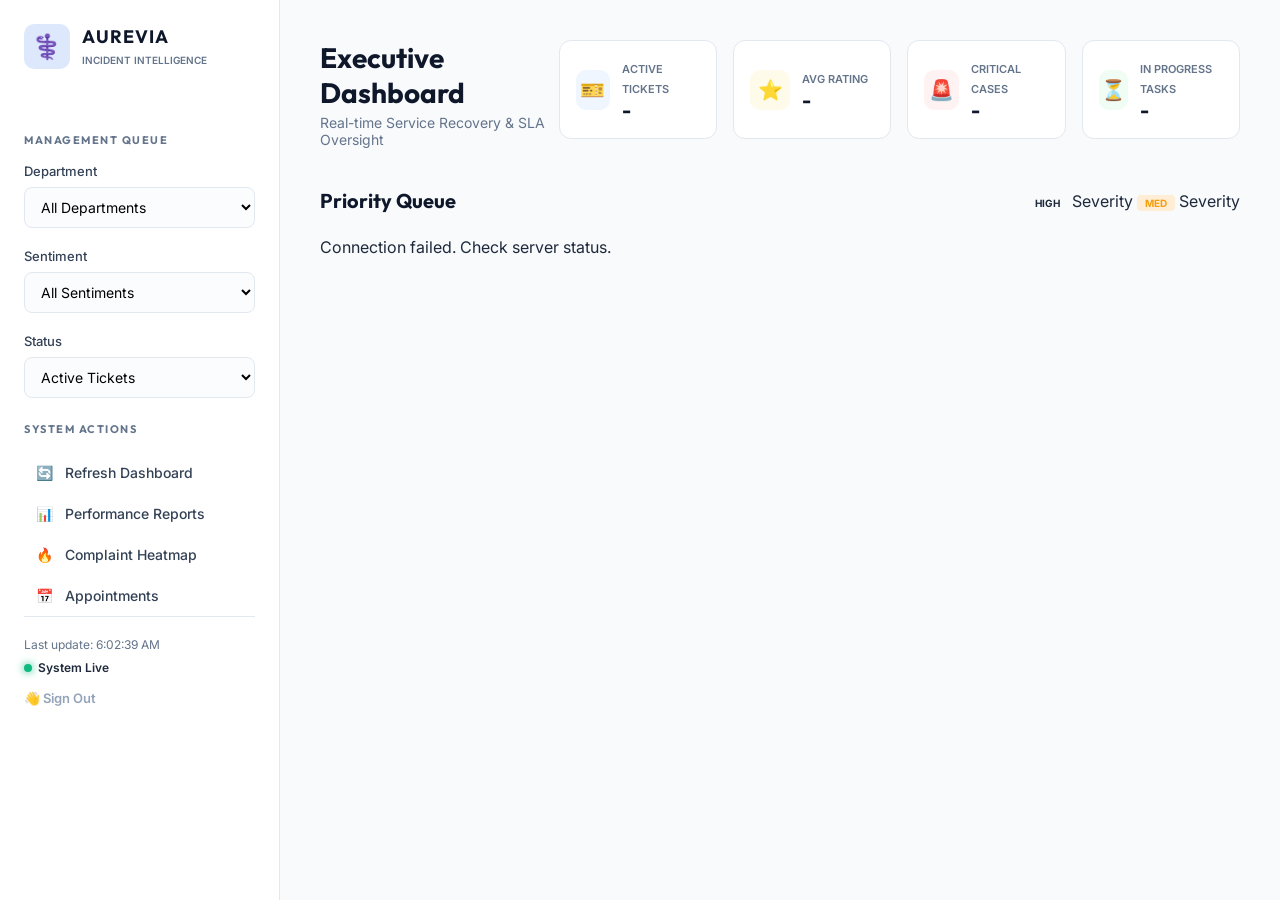
==== commit 0efac5a8: "The Updation of ai appointment" ====
--- a/templates/admin_dashboard.html
+++ b/templates/admin_dashboard.html
@@ -70,6 +70,9 @@
                     <button id="showHeatmapBtn" class="nav-btn">
                         <span>🔥</span> Complaint Heatmap
                     </button>
+                    <button id="showAppointmentsBtn" class="nav-btn">
+                        <span>📅</span> Appointments
+                    </button>
                 </div>
 
                 <div class="sidebar-footer">
@@ -171,6 +174,46 @@
                     </div>
                     <div class="heatmap-container">
                         <div id="complaintHeatmap"></div>
+                    </div>
+                </section>
+
+                <!-- Appointments Section (Hidden by default) -->
+                <section class="content-section hidden" id="appointmentsSection">
+                    <div class="section-header">
+                        <div>
+                            <h2>📅 Patient Appointments</h2>
+                            <p style="color:#64748b;font-size:13px;margin-top:4px">
+                                Only <strong>Completed</strong> appointments unlock verified feedback. Update status via
+                                dropdown.
+                            </p>
+                        </div>
+                        <div style="display:flex;gap:10px;align-items:center">
+                            <div id="apptSummaryBadges" style="display:flex;gap:6px"></div>
+                            <button class="btn-close-view" id="closeAppointments">Back to Queue</button>
+                        </div>
+                    </div>
+                    <div class="appt-list-container">
+                        <table class="appt-list-table">
+                            <thead>
+                                <tr>
+                                    <th># ID</th>
+                                    <th>Patient</th>
+                                    <th>Department</th>
+                                    <th>Doctor</th>
+                                    <th>Date & Time</th>
+                                    <th>Status Control</th>
+                                    <th>Verification</th>
+                                </tr>
+                            </thead>
+                            <tbody id="appointmentsListBody">
+                                <tr>
+                                    <td colspan="7" class="loading-state">
+                                        <div class="spinner"></div>
+                                        <p>Loading appointments…</p>
+                                    </td>
+                                </tr>
+                            </tbody>
+                        </table>
                     </div>
                 </section>
             </div>
--- a/static/css/admin.css
+++ b/static/css/admin.css
@@ -910,4 +910,169 @@
     font-size: 13px;
     font-weight: 600;
     color: var(--secondary);
+}
+
+/* ── Appointments Table ──────────────────────────────────── */
+.appt-table {
+    width: 100%;
+    border-collapse: collapse;
+    font-size: 14px;
+    background: #fff;
+    border-radius: var(--radius);
+    overflow: hidden;
+    box-shadow: var(--panel-shadow);
+}
+
+.appt-table thead {
+    background: linear-gradient(135deg, #1e293b, #334155);
+    color: #fff;
+}
+
+.appt-table th {
+    padding: 14px 16px;
+    text-align: left;
+    font-size: 12px;
+    font-weight: 700;
+    letter-spacing: .5px;
+    text-transform: uppercase;
+    white-space: nowrap;
+}
+
+.appt-table td {
+    padding: 13px 16px;
+    border-bottom: 1px solid var(--border);
+    vertical-align: middle;
+}
+
+.appt-table tbody tr:last-child td {
+    border-bottom: none;
+}
+
+.appt-table tbody tr:hover {
+    background: #f8faff;
+    transition: background .15s;
+}
+
+/* ── Verified Feedback Pill (ticket cards) ───────────────── */
+.verified-pill {
+    display: inline-flex;
+    align-items: center;
+    gap: 5px;
+    margin-top: 6px;
+    padding: 3px 10px;
+    background: linear-gradient(135deg, #0d9488, #059669);
+    color: #fff;
+    border-radius: 20px;
+    font-size: 11px;
+    font-weight: 700;
+    letter-spacing: .3px;
+    max-width: 100%;
+    overflow: hidden;
+    text-overflow: ellipsis;
+    white-space: nowrap;
+    box-shadow: 0 2px 8px rgba(13, 148, 136, .3);
+}
+
+.anonymous-pill {
+    display: inline-flex;
+    align-items: center;
+    gap: 5px;
+    margin-top: 6px;
+    padding: 3px 10px;
+    background: #f1f5f9;
+    color: #64748b;
+    border: 1px solid #e2e8f0;
+    border-radius: 20px;
+    font-size: 11px;
+    font-weight: 700;
+    letter-spacing: .3px;
+}
+
+/* ── Appointments List View ──────────────────────────────── */
+.appt-list-container {
+    background: #fff;
+    border-radius: var(--radius);
+    box-shadow: var(--panel-shadow);
+    overflow: hidden;
+}
+
+.appt-list-table {
+    width: 100%;
+    border-collapse: collapse;
+    font-size: 14px;
+}
+
+.appt-list-table th {
+    background: #f8fafc;
+    color: #64748b;
+    font-weight: 700;
+    text-transform: uppercase;
+    font-size: 11px;
+    letter-spacing: .5px;
+    padding: 16px;
+    text-align: left;
+    border-bottom: 2px solid #f1f5f9;
+}
+
+.appt-list-table td {
+    padding: 14px 16px;
+    border-bottom: 1px solid #f1f5f9;
+    vertical-align: middle;
+}
+
+.appt-list-table tr:hover {
+    background-color: #f8fafc;
+}
+
+.appt-id-list {
+    background: #eef2ff;
+    color: #4f46e5;
+    padding: 4px 8px;
+    border-radius: 6px;
+    font-size: 11px;
+    font-weight: 800;
+}
+
+.list-dept-tag {
+    background: #f1f5f9;
+    color: #475569;
+    padding: 3px 8px;
+    border-radius: 4px;
+    font-size: 11px;
+    font-weight: 600;
+}
+
+.status-indicator {
+    width: 10px;
+    height: 10px;
+    border-radius: 50%;
+    flex-shrink: 0;
+}
+
+.appt-list-dropdown {
+    padding: 6px 10px;
+    border: 1px solid #e2e8f0;
+    border-radius: 6px;
+    font-size: 13px;
+    font-weight: 600;
+    color: #334155;
+    background: #fff;
+    cursor: pointer;
+    outline: none;
+}
+
+.appt-list-dropdown:focus {
+    border-color: #2563eb;
+}
+
+.verified-unlocked {
+    color: #059669;
+    font-weight: 700;
+    font-size: 12px;
+}
+
+.verified-locked {
+    color: #94a3b8;
+    font-weight: 500;
+    font-size: 12px;
 }
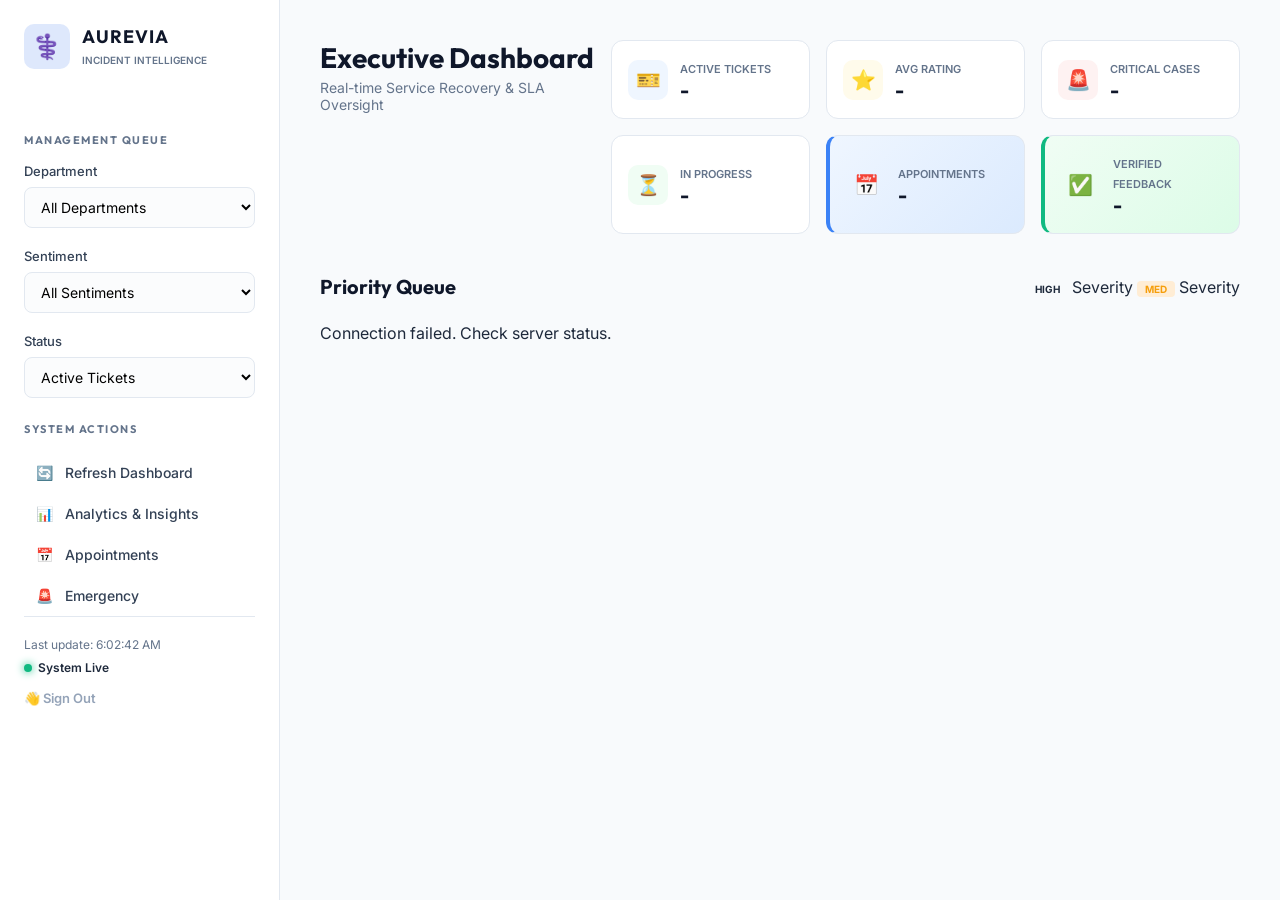
==== commit 70240a62: "The whole application with appointment doctor management" ====
--- a/templates/admin_dashboard.html
+++ b/templates/admin_dashboard.html
@@ -65,13 +65,13 @@
                         <span>🔄</span> Refresh Dashboard
                     </button>
                     <button id="showAnalyticsBtn" class="nav-btn">
-                        <span>📊</span> Performance Reports
-                    </button>
-                    <button id="showHeatmapBtn" class="nav-btn">
-                        <span>🔥</span> Complaint Heatmap
+                        <span>📊</span> Analytics &amp; Insights
                     </button>
                     <button id="showAppointmentsBtn" class="nav-btn">
                         <span>📅</span> Appointments
+                    </button>
+                    <button id="showEmergencyBtn" class="nav-btn emergency-nav-btn">
+                        <span>🚨</span> Emergency
                     </button>
                 </div>
 
@@ -110,15 +110,29 @@
                     <div class="metric-card critical-cases">
                         <div class="metric-icon">🚨</div>
                         <div class="metric-info">
-                            <span class="metric-label">Critical cases</span>
+                            <span class="metric-label">Critical Cases</span>
                             <h2 class="metric-value" id="metricCritical">-</h2>
                         </div>
                     </div>
                     <div class="metric-card wait-alert">
                         <div class="metric-icon">⏳</div>
                         <div class="metric-info">
-                            <span class="metric-label">In Progress Tasks</span>
+                            <span class="metric-label">In Progress</span>
                             <h2 class="metric-value" id="metricWait">-</h2>
+                        </div>
+                    </div>
+                    <div class="metric-card appointments-today">
+                        <div class="metric-icon">📅</div>
+                        <div class="metric-info">
+                            <span class="metric-label">Appointments</span>
+                            <h2 class="metric-value" id="metricAppts">-</h2>
+                        </div>
+                    </div>
+                    <div class="metric-card verified-feedback">
+                        <div class="metric-icon">✅</div>
+                        <div class="metric-info">
+                            <span class="metric-label">Verified Feedback</span>
+                            <h2 class="metric-value" id="metricVerified">-</h2>
                         </div>
                     </div>
                 </div>
@@ -147,33 +161,63 @@
                 <!-- Analytics Section (Hidden by default) -->
                 <section class="content-section analytics-view hidden" id="analyticsSection">
                     <div class="section-header">
-                        <h2>Performance Intelligence</h2>
-                        <button class="btn-close-view" id="closeAnalytics">Back to Queue</button>
-                    </div>
-                    <div class="analytics-grid">
-                        <div class="analytics-chart-card">
-                            <h3>Department Comparison</h3>
-                            <div id="deptComparisonChart"></div>
-                        </div>
-                        <div class="analytics-chart-card">
-                            <h3>Sentiment Breakdown</h3>
-                            <div id="sentimentDistributionChart"></div>
-                        </div>
-                        <div class="analytics-chart-card full-width">
-                            <h3>SLA Breach Trend</h3>
-                            <div id="slaTrendChart"></div>
-                        </div>
-                    </div>
-                </section>
-
-                <!-- Heatmap Section (Hidden by default) -->
-                <section class="content-section heatmap-view hidden" id="heatmapSection">
-                    <div class="section-header">
-                        <h2>Incident Density Heatmap</h2>
-                        <button class="btn-close-view" id="closeHeatmap">Back to Queue</button>
-                    </div>
-                    <div class="heatmap-container">
-                        <div id="complaintHeatmap"></div>
+                        <h2>📊 Analytics &amp; Insights</h2>
+                        <button class="btn-close-view" id="closeAnalytics">← Back to Queue</button>
+                    </div>
+                    <div class="analytics-dashboard-grid">
+                        <!-- Row 1 -->
+                        <div class="chart-card">
+                            <div class="chart-card-header">
+                                <div>
+                                    <div class="chart-card-title">Department Workload</div>
+                                    <div class="chart-card-subtitle">Tickets vs resolved per department</div>
+                                </div>
+                                <span class="chart-card-icon">🏥</span>
+                            </div>
+                            <div id="deptComparisonChart" class="chart-area"></div>
+                        </div>
+                        <div class="chart-card">
+                            <div class="chart-card-header">
+                                <div>
+                                    <div class="chart-card-title">Sentiment Distribution</div>
+                                    <div class="chart-card-subtitle">Positive · Neutral · Negative</div>
+                                </div>
+                                <span class="chart-card-icon">🧠</span>
+                            </div>
+                            <div id="sentimentDistributionChart" class="chart-area"></div>
+                        </div>
+                        <!-- Row 2: full-width trend -->
+                        <div class="chart-card chart-card-full">
+                            <div class="chart-card-header">
+                                <div>
+                                    <div class="chart-card-title">Incident Volume Trend</div>
+                                    <div class="chart-card-subtitle">Daily feedback &amp; tickets over time</div>
+                                </div>
+                                <span class="chart-card-icon">📈</span>
+                            </div>
+                            <div id="trendChart" class="chart-area"></div>
+                        </div>
+                        <!-- Row 3 -->
+                        <div class="chart-card">
+                            <div class="chart-card-header">
+                                <div>
+                                    <div class="chart-card-title">Complaint Heatmap</div>
+                                    <div class="chart-card-subtitle">Department × hour of day</div>
+                                </div>
+                                <span class="chart-card-icon">🔥</span>
+                            </div>
+                            <div id="complaintHeatmap" class="chart-area"></div>
+                        </div>
+                        <div class="chart-card">
+                            <div class="chart-card-header">
+                                <div>
+                                    <div class="chart-card-title">Appointment Status</div>
+                                    <div class="chart-card-subtitle">Scheduled · In Progress · Completed</div>
+                                </div>
+                                <span class="chart-card-icon">📅</span>
+                            </div>
+                            <div id="apptStatusChart" class="chart-area"></div>
+                        </div>
                     </div>
                 </section>
 
@@ -216,6 +260,44 @@
                         </table>
                     </div>
                 </section>
+
+                <!-- 🚨 EMERGENCY CONTROL PANEL -->
+                <!-- 🚨 EMERGENCY ANALYSIS SECTION (RESTRUCTURED) -->
+                <section id="emergencySection" class="content-section view-section hidden">
+                    <div
+                        style="display:flex; justify-content: space-between; align-items: center; margin-bottom: 25px;">
+                        <h2 class="section-title" style="margin:0">🚨 Emergency Analysis</h2>
+                        <button id="closeEmergency" class="btn-nav-cta" style="background:#64748b; margin:0">✕ Return to
+                            Dashboard</button>
+                    </div>
+
+                    <div class="emergency-restructured-layout">
+                        <!-- Emergency Requests Panel -->
+                        <div class="emergency-panel">
+                            <div class="panel-header-alt">
+                                <h3>🚨 Emergency Requests</h3>
+                                <span id="activeSosCount" class="badge-count">0</span>
+                            </div>
+                            <div id="sosCardsContainer" class="sos-card-list">
+                                <!-- Cards injected here -->
+                                <div class="loading-state">
+                                    <div class="spinner"></div>
+                                    <p>Retrieving emergency records...</p>
+                                </div>
+                            </div>
+                        </div>
+
+                        <!-- Ambulance Drivers Panel -->
+                        <div class="emergency-panel">
+                            <div class="panel-header-alt">
+                                <h3>🚑 Ambulance Drivers</h3>
+                            </div>
+                            <div id="driverCardsContainer" class="driver-card-list">
+                                <!-- Cards injected here -->
+                            </div>
+                        </div>
+                    </div>
+                </section>
             </div>
         </main>
 
--- a/static/css/admin.css
+++ b/static/css/admin.css
@@ -1,4 +1,4 @@
-:root {
+﻿:root {
     --primary: #0f172a;
     --secondary: #334155;
     --accent: #2563eb;
@@ -912,7 +912,7 @@
     color: var(--secondary);
 }
 
-/* ── Appointments Table ──────────────────────────────────── */
+/* â”€â”€ Appointments Table â”€â”€â”€â”€â”€â”€â”€â”€â”€â”€â”€â”€â”€â”€â”€â”€â”€â”€â”€â”€â”€â”€â”€â”€â”€â”€â”€â”€â”€â”€â”€â”€â”€â”€â”€â”€ */
 .appt-table {
     width: 100%;
     border-collapse: collapse;
@@ -953,7 +953,7 @@
     transition: background .15s;
 }
 
-/* ── Verified Feedback Pill (ticket cards) ───────────────── */
+/* â”€â”€ Verified Feedback Pill (ticket cards) â”€â”€â”€â”€â”€â”€â”€â”€â”€â”€â”€â”€â”€â”€â”€â”€â”€ */
 .verified-pill {
     display: inline-flex;
     align-items: center;
@@ -988,7 +988,7 @@
     letter-spacing: .3px;
 }
 
-/* ── Appointments List View ──────────────────────────────── */
+/* â”€â”€ Appointments List View â”€â”€â”€â”€â”€â”€â”€â”€â”€â”€â”€â”€â”€â”€â”€â”€â”€â”€â”€â”€â”€â”€â”€â”€â”€â”€â”€â”€â”€â”€â”€â”€ */
 .appt-list-container {
     background: #fff;
     border-radius: var(--radius);
@@ -1071,8 +1071,383 @@
     font-size: 12px;
 }
 
-.verified-locked {
+
+/* --- EMERGENCY RESTRUCTURING - PHENOMENAL UI --- */
+.emergency-restructured-layout {
+    display: grid;
+    grid-template-columns: 1.5fr 1fr;
+    gap: 25px;
+    align-items: start;
+    margin-top: 20px;
+}
+
+.emergency-panel {
+    background: white;
+    border-radius: var(--radius);
+    border: 1px solid var(--border);
+    padding: 24px;
+    box-shadow: var(--panel-shadow);
+    min-height: 500px;
+}
+
+.panel-header-alt {
+    display: flex;
+    justify-content: space-between;
+    align-items: center;
+    margin-bottom: 20px;
+    padding-bottom: 12px;
+    border-bottom: 2px solid #f8fafc;
+}
+
+.panel-header-alt h3 {
+    font-size: 18px;
+    color: var(--primary);
+    font-weight: 700;
+}
+
+.badge-count {
+    background: var(--danger);
+    color: white;
+    padding: 2px 12px;
+    border-radius: 20px;
+    font-size: 12px;
+    font-weight: 800;
+}
+
+/* SOS Card Styling */
+.sos-card-list {
+    display: flex;
+    flex-direction: column;
+    gap: 15px;
+}
+
+.sos-card {
+    background: #ffffff;
+    border: 1px solid var(--border);
+    border-radius: 14px;
+    padding: 20px;
+    transition: all 0.3s cubic-bezier(0.165, 0.84, 0.44, 1);
+    border-left: 5px solid var(--accent);
+    position: relative;
+    box-shadow: 0 4px 6px -1px rgba(0, 0, 0, 0.05);
+}
+
+.sos-card:hover {
+    transform: translateY(-3px);
+    box-shadow: 0 12px 25px rgba(0, 0, 0, 0.08);
+}
+
+.sos-card.status-pending {
+    border-left-color: var(--warning);
+}
+
+.sos-card.status-dispatched {
+    border-left-color: var(--accent);
+}
+
+.sos-card.status-in-transit {
+    border-left-color: #f59e0b;
+}
+
+.sos-card.status-completed {
+    border-left-color: var(--success);
+    opacity: 0.85;
+    filter: grayscale(0.2);
+}
+
+.sos-card-header {
+    display: flex;
+    justify-content: space-between;
+    margin-bottom: 14px;
+    align-items: center;
+}
+
+.sos-id {
+    font-weight: 800;
+    color: var(--primary);
+    font-size: 14px;
+    font-family: 'Outfit', sans-serif;
+    background: #f1f5f9;
+    padding: 2px 8px;
+    border-radius: 6px;
+}
+
+.sos-status-badge {
+    font-size: 10px;
+    font-weight: 900;
+    padding: 3px 10px;
+    border-radius: 6px;
+    background: #f8fafc;
+    color: var(--secondary);
+    letter-spacing: 0.5px;
+    border: 1px solid var(--border);
+}
+
+.status-completed .sos-status-badge {
+    background: #f0fdf4;
+    color: var(--success);
+    border-color: #bbf7d0;
+}
+
+.sos-card-body h4 {
+    margin-bottom: 10px;
+    font-size: 18px;
+    color: var(--primary);
+}
+
+.sos-info-row {
+    font-size: 13.5px;
+    color: var(--secondary);
+    margin-bottom: 8px;
+    display: flex;
+    gap: 10px;
+    line-height: 1.4;
+}
+
+.sos-assignment {
+    margin-top: 15px;
+    padding: 12px;
+    background: #fdf2f2;
+    border-radius: 10px;
+    font-size: 14px;
+    border: 1px dashed #fecaca;
+    color: var(--primary);
+}
+
+.status-completed .sos-assignment {
+    background: #f0fdf4;
+    border-color: #bbf7d0;
+}
+
+.waiting-text {
+    color: var(--danger);
+    font-weight: 700;
+    animation: flash-red 1.5s infinite;
+}
+
+@keyframes flash-red {
+    0% {
+        opacity: 1;
+    }
+
+    50% {
+        opacity: 0.5;
+    }
+
+    100% {
+        opacity: 1;
+    }
+}
+
+.sos-card-footer {
+    margin-top: 18px;
+    padding-top: 12px;
+    border-top: 1px solid #f8fafc;
+    font-size: 11.5px;
+    color: var(--text-muted);
+}
+
+.sos-time-stack {
+    display: flex;
+    flex-wrap: wrap;
+    gap: 20px;
+    font-weight: 500;
+}
+
+/* Driver Card Styling */
+.driver-card-list {
+    display: flex;
+    flex-direction: column;
+    gap: 12px;
+}
+
+.driver-card {
+    display: flex;
+    gap: 18px;
+    padding: 18px;
+    border: 1px solid var(--border);
+    border-radius: 16px;
+    background: #ffffff;
+    transition: all 0.3s;
+    align-items: center;
+    box-shadow: 0 2px 4px rgba(0, 0, 0, 0.02);
+}
+
+.driver-card.status-busy {
+    background: #fffafa;
+    border-color: #fee2e2;
+    box-shadow: 0 4px 12px rgba(239, 68, 68, 0.05);
+}
+
+.driver-card-icon {
+    font-size: 26px;
+    background: #f1f5f9;
+    width: 56px;
+    height: 56px;
+    display: flex;
+    align-items: center;
+    justify-content: center;
+    border-radius: 14px;
+    flex-shrink: 0;
+}
+
+.driver-card.status-busy .driver-card-icon {
+    background: #fee2e2;
+    animation: heartbeat 2s infinite;
+}
+
+.driver-card-info {
+    display: flex;
+    flex-direction: column;
+    flex: 1;
+}
+
+.driver-card-info strong {
+    font-size: 16px;
+    color: var(--primary);
+    margin-bottom: 2px;
+}
+
+.veh-num {
+    font-size: 12px;
+    color: var(--text-muted);
+    font-weight: 700;
+    margin-bottom: 6px;
+    font-family: monospace;
+}
+
+.driver-status-pill {
+    font-size: 9px;
+    font-weight: 900;
+    width: fit-content;
+    padding: 2px 10px;
+    border-radius: 20px;
+    margin-bottom: 6px;
+    background: var(--success);
+    color: white;
+    text-transform: uppercase;
+    letter-spacing: 0.5px;
+}
+
+.status-busy .driver-status-pill {
+    background: var(--danger);
+}
+
+.driver-assignment {
+    font-size: 12.5px;
+    color: var(--primary);
+    background: #ffffff;
+    padding: 6px 10px;
+    border-radius: 8px;
+    border: 1px solid #fee2e2;
+    margin-top: 6px;
+    font-weight: 600;
+}
+
+.sos-link {
+    font-weight: 800;
+    color: var(--accent);
+    text-decoration: underline;
+}
+
+@keyframes heartbeat {
+    0% {
+        transform: scale(1);
+    }
+
+    10% {
+        transform: scale(1.05);
+    }
+
+    20% {
+        transform: scale(1);
+    }
+}
+/* ================================================================
+   ANALYTICS DASHBOARD GRID
+================================================================ */
+
+.analytics-dashboard-grid {
+    display: grid;
+    grid-template-columns: 1fr 1fr;
+    gap: 20px;
+    padding: 4px 2px;
+}
+
+@media (max-width: 1100px) {
+    .analytics-dashboard-grid { grid-template-columns: 1fr; }
+}
+
+.chart-card {
+    background: #ffffff;
+    border: 1px solid #e2e8f0;
+    border-radius: 18px;
+    padding: 20px 22px 16px;
+    box-shadow: 0 2px 12px rgba(0,0,0,0.05);
+    transition: box-shadow 0.2s;
+}
+
+.chart-card:hover {
+    box-shadow: 0 6px 28px rgba(0,0,0,0.09);
+}
+
+.chart-card-full {
+    grid-column: 1 / -1;
+}
+
+.chart-card-header {
+    display: flex;
+    justify-content: space-between;
+    align-items: flex-start;
+    margin-bottom: 14px;
+}
+
+.chart-card-title {
+    font-size: 15px;
+    font-weight: 700;
+    color: #1e293b;
+    line-height: 1.2;
+}
+
+.chart-card-subtitle {
+    font-size: 11px;
     color: #94a3b8;
+    margin-top: 3px;
     font-weight: 500;
-    font-size: 12px;
-}+}
+
+.chart-card-icon {
+    font-size: 22px;
+    opacity: 0.85;
+    flex-shrink: 0;
+    margin-left: 8px;
+}
+
+.chart-area {
+    /* Reserve space while Plotly initialises */
+    min-height: 280px;
+}
+
+/* New metric card colour variants */
+.metric-card.appointments-today {
+    background: linear-gradient(135deg, #eff6ff 0%, #dbeafe 100%);
+    border-left: 4px solid #3b82f6;
+}
+
+.metric-card.verified-feedback {
+    background: linear-gradient(135deg, #f0fdf4 0%, #dcfce7 100%);
+    border-left: 4px solid #10b981;
+}
+
+/* Wider metrics bar to fit 6 cards */
+.metrics-grid {
+    grid-template-columns: repeat(6, 1fr);
+}
+
+@media (max-width: 1400px) {
+    .metrics-grid { grid-template-columns: repeat(3, 1fr); }
+}
+
+@media (max-width: 900px) {
+    .metrics-grid { grid-template-columns: repeat(2, 1fr); }
+}
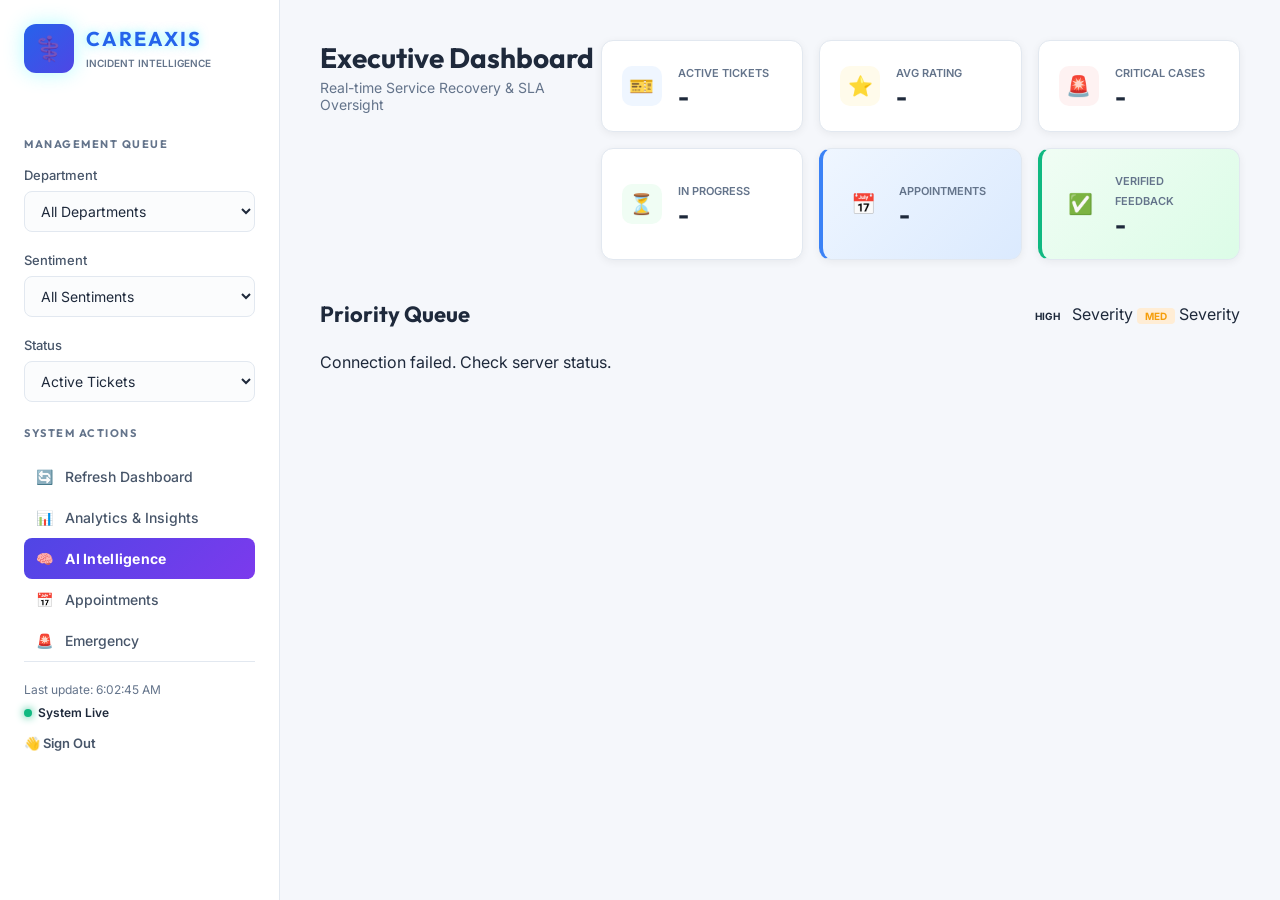
==== commit 0d91572c: "Fix localhost errors" ====
--- a/templates/admin_dashboard.html
+++ b/templates/admin_dashboard.html
@@ -21,7 +21,7 @@
                 <div class="logo-wrapper">
                     <span class="logo-icon">⚕️</span>
                     <div class="logo-text">
-                        <h3>AUREVIA</h3>
+                        <h3>CAREAXIS</h3>
                         <span>INCIDENT INTELLIGENCE</span>
                     </div>
                 </div>
@@ -67,6 +67,9 @@
                     <button id="showAnalyticsBtn" class="nav-btn">
                         <span>📊</span> Analytics &amp; Insights
                     </button>
+                    <button id="showAIBtn" class="nav-btn ai-nav-btn">
+                        <span>🧠</span> AI Intelligence
+                    </button>
                     <button id="showAppointmentsBtn" class="nav-btn">
                         <span>📅</span> Appointments
                     </button>
@@ -79,7 +82,7 @@
                     <div class="update-info">Last update: <span id="lastUpdate">Just now</span></div>
                     <div class="server-status"><span class="status-dot online"></span> System Live</div>
                     <a href="/logout" class="logout-link"
-                        style="margin-top: 15px; display: block; color: #94a3b8; text-decoration: none; font-size: 13px; font-weight: 600;">👋
+                        style="margin-top: 15px; display: block; color: var(--secondary); text-decoration: none; font-size: 13px; font-weight: 600;">👋
                         Sign Out</a>
                 </div>
             </nav>
@@ -220,6 +223,102 @@
                         </div>
                     </div>
                 </section>
+
+                <!-- ══ AI INTELLIGENCE PANEL (Phase 2) ══════════════════════════ -->
+                <section class="content-section hidden" id="aiSection">
+                    <div class="section-header">
+                        <div>
+                            <h2>🧠 AI Intelligence Centre</h2>
+                            <p style="color:var(--secondary);font-size:13px;margin-top:4px">
+                                Predictive analytics, risk scoring &amp; operational intelligence
+                            </p>
+                        </div>
+                        <button class="btn-close-view" id="closeAI">← Back to Queue</button>
+                    </div>
+
+                    <!-- Stress Index Banner -->
+                    <div class="stress-banner" id="stressBanner">
+                        <div class="stress-left">
+                            <div class="stress-icon">🏥</div>
+                            <div>
+                                <div class="stress-label">Hospital Stress Index</div>
+                                <div class="stress-subtext">Real-time operational load score</div>
+                            </div>
+                        </div>
+                        <div class="stress-right">
+                            <div class="stress-badge LOW" id="stressBadge">LOW</div>
+                            <div class="stress-score" id="stressScore">—</div>
+                            <div class="stress-factors" id="stressFactors"></div>
+                        </div>
+                    </div>
+
+                    <!-- AI Charts Grid -->
+                    <div class="ai-panel-grid">
+
+                        <!-- Doctor Performance -->
+                        <div class="chart-card">
+                            <div class="chart-card-header">
+                                <div>
+                                    <div class="chart-card-title">👨‍⚕️ Doctor Performance Ranking</div>
+                                    <div class="chart-card-subtitle">AI score: speed · satisfaction · SLA · emergency
+                                    </div>
+                                </div>
+                                <span class="chart-card-icon">🏆</span>
+                            </div>
+                            <div id="doctorRankChart" class="chart-area"></div>
+                        </div>
+
+                        <!-- Driver Performance -->
+                        <div class="chart-card">
+                            <div class="chart-card-header">
+                                <div>
+                                    <div class="chart-card-title">🚑 Driver Efficiency Ranking</div>
+                                    <div class="chart-card-subtitle">Response time · completion rate · missions</div>
+                                </div>
+                                <span class="chart-card-icon">⚡</span>
+                            </div>
+                            <div id="driverRankChart" class="chart-area"></div>
+                        </div>
+
+                        <!-- Appointment Forecast full-width -->
+                        <div class="chart-card chart-card-full">
+                            <div class="chart-card-header">
+                                <div>
+                                    <div class="chart-card-title">📈 Appointment Load Forecast</div>
+                                    <div class="chart-card-subtitle">7-day predicted volume per department (AI
+                                        regression)</div>
+                                </div>
+                                <span class="chart-card-icon">🔮</span>
+                            </div>
+                            <div id="forecastChart" class="chart-area" style="height:280px"></div>
+                        </div>
+
+                        <!-- Department Risk Map -->
+                        <div class="chart-card">
+                            <div class="chart-card-header">
+                                <div>
+                                    <div class="chart-card-title">🗺️ Department Risk Map</div>
+                                    <div class="chart-card-subtitle">GREEN · AMBER · RED complaint density</div>
+                                </div>
+                                <span class="chart-card-icon">⚠️</span>
+                            </div>
+                            <div id="deptRiskCards" class="dept-risk-container"></div>
+                        </div>
+
+                        <!-- SLA Risk Alerts -->
+                        <div class="chart-card">
+                            <div class="chart-card-header">
+                                <div>
+                                    <div class="chart-card-title">⏱️ SLA Breach Risk Alerts</div>
+                                    <div class="chart-card-subtitle">Tickets at risk of missing SLA deadline</div>
+                                </div>
+                                <span class="chart-card-icon">🚨</span>
+                            </div>
+                            <div id="slaRiskContainer" class="sla-risk-list"></div>
+                        </div>
+
+                    </div><!-- /ai-panel-grid -->
+                </section><!-- /aiSection -->
 
                 <!-- Appointments Section (Hidden by default) -->
                 <section class="content-section hidden" id="appointmentsSection">
--- a/static/css/admin.css
+++ b/static/css/admin.css
@@ -1,25 +1,30 @@
-﻿:root {
-    --primary: #0f172a;
-    --secondary: #334155;
+:root {
+    /* Professional Light Palette */
+    --primary: #1e293b;
+    --secondary: #475569;
     --accent: #2563eb;
-    --accent-glow: rgba(37, 99, 235, 0.15);
+    --accent-secondary: #4f46e5;
+    --accent-glow: rgba(37, 99, 235, 0.1);
     --success: #10b981;
     --warning: #f59e0b;
     --danger: #ef4444;
-    --bg-main: #f8fafc;
+    --bg-main: #f5f7fb;
     --bg-sidebar: #ffffff;
     --text-main: #1e293b;
     --text-muted: #64748b;
     --border: #e2e8f0;
-    --panel-shadow: 0 10px 25px -5px rgba(0, 0, 0, 0.05), 0 8px 10px -6px rgba(0, 0, 0, 0.05);
+    --panel-glass: #ffffff;
+    --panel-shadow: 0 2px 8px rgba(0, 0, 0, 0.06);
     --radius: 12px;
+    --font-outfit: 'Outfit', sans-serif;
+    --font-inter: 'Inter', sans-serif;
 }
 
 * {
     margin: 0;
     padding: 0;
     box-sizing: border-box;
-    font-family: 'Inter', sans-serif;
+    font-family: var(--font-inter);
 }
 
 h1,
@@ -27,7 +32,7 @@
 h3,
 h4,
 .logo-text h3 {
-    font-family: 'Outfit', sans-serif;
+    font-family: var(--font-outfit);
 }
 
 body.admin-body {
@@ -53,6 +58,7 @@
     position: sticky;
     top: 0;
     height: 100vh;
+    backdrop-filter: blur(20px);
 }
 
 .logo-wrapper {
@@ -64,15 +70,17 @@
 
 .logo-icon {
     font-size: 24px;
-    background: var(--accent-glow);
-    padding: 8px;
-    border-radius: 10px;
+    background: linear-gradient(135deg, var(--accent), var(--accent-secondary));
+    padding: 10px;
+    border-radius: 12px;
+    box-shadow: 0 0 20px rgba(0, 245, 255, 0.3);
 }
 
 .logo-text h3 {
-    font-size: 18px;
-    letter-spacing: 1px;
-    color: var(--primary);
+    font-size: 20px;
+    letter-spacing: 2px;
+    color: var(--accent);
+    text-shadow: 0 0 10px rgba(0, 245, 255, 0.5);
 }
 
 .logo-text span {
@@ -110,6 +118,7 @@
     border: 1px solid var(--border);
     font-size: 14px;
     background: #fbfcfd;
+    color: var(--primary);
     cursor: pointer;
     transition: all 0.2s;
 }
@@ -142,6 +151,12 @@
     color: var(--accent);
 }
 
+.nav-btn.active {
+    background: #eff6ff;
+    color: var(--accent);
+    font-weight: 700;
+}
+
 .sidebar-footer {
     margin-top: auto;
     padding-top: 20px;
@@ -184,7 +199,7 @@
 .header-titles h1 {
     font-size: 28px;
     font-weight: 700;
-    color: var(--primary);
+    color: var(--text-main);
     margin-bottom: 4px;
 }
 
@@ -207,14 +222,15 @@
 }
 
 .metric-card {
-    background: white;
-    padding: 16px;
+    background: #ffffff;
+    padding: 20px;
     border-radius: var(--radius);
     border: 1px solid var(--border);
     display: flex;
     align-items: center;
-    gap: 12px;
+    gap: 16px;
     transition: transform 0.2s;
+    box-shadow: var(--panel-shadow);
 }
 
 .metric-card:hover {
@@ -233,18 +249,26 @@
 
 .active-tickets .metric-icon {
     background: #eff6ff;
+    color: #3b82f6;
+    box-shadow: none;
 }
 
 .avg-rating .metric-icon {
     background: #fffbeb;
+    color: var(--warning);
+    box-shadow: none;
 }
 
 .critical-cases .metric-icon {
     background: #fef2f2;
+    color: var(--danger);
+    box-shadow: none;
 }
 
 .wait-alert .metric-icon {
     background: #f0fdf4;
+    color: var(--success);
+    box-shadow: none;
 }
 
 .metric-label {
@@ -255,8 +279,9 @@
 }
 
 .metric-value {
-    font-size: 20px;
-    color: var(--primary);
+    font-size: 24px;
+    font-weight: 700;
+    color: var(--text-main);
 }
 
 /* Ticket Grid */
@@ -268,8 +293,9 @@
 }
 
 .section-header h2 {
-    font-size: 20px;
-    color: var(--primary);
+    font-size: 22px;
+    font-weight: 700;
+    color: var(--text-main);
 }
 
 .ticket-grid {
@@ -279,17 +305,24 @@
 }
 
 .ticket-card {
-    background: white;
+    background: #ffffff;
     border: 1px solid var(--border);
     border-radius: var(--radius);
     padding: 20px;
     cursor: pointer;
-    transition: all 0.2s ease;
+    transition: transform 0.2s, box-shadow 0.2s;
     display: flex;
     flex-direction: column;
     gap: 12px;
     position: relative;
     overflow: hidden;
+    box-shadow: var(--panel-shadow);
+}
+
+.ticket-card:hover {
+    transform: translateY(-2px);
+    box-shadow: 0 4px 12px rgba(0, 0, 0, 0.08);
+    border-color: var(--border);
 }
 
 .ticket-card:hover {
@@ -1363,6 +1396,7 @@
         transform: scale(1);
     }
 }
+
 /* ================================================================
    ANALYTICS DASHBOARD GRID
 ================================================================ */
@@ -1375,7 +1409,9 @@
 }
 
 @media (max-width: 1100px) {
-    .analytics-dashboard-grid { grid-template-columns: 1fr; }
+    .analytics-dashboard-grid {
+        grid-template-columns: 1fr;
+    }
 }
 
 .chart-card {
@@ -1383,12 +1419,12 @@
     border: 1px solid #e2e8f0;
     border-radius: 18px;
     padding: 20px 22px 16px;
-    box-shadow: 0 2px 12px rgba(0,0,0,0.05);
+    box-shadow: 0 2px 12px rgba(0, 0, 0, 0.05);
     transition: box-shadow 0.2s;
 }
 
 .chart-card:hover {
-    box-shadow: 0 6px 28px rgba(0,0,0,0.09);
+    box-shadow: 0 6px 28px rgba(0, 0, 0, 0.09);
 }
 
 .chart-card-full {
@@ -1445,9 +1481,365 @@
 }
 
 @media (max-width: 1400px) {
-    .metrics-grid { grid-template-columns: repeat(3, 1fr); }
+    .metrics-grid {
+        grid-template-columns: repeat(3, 1fr);
+    }
 }
 
 @media (max-width: 900px) {
-    .metrics-grid { grid-template-columns: repeat(2, 1fr); }
-}
+    .metrics-grid {
+        grid-template-columns: repeat(2, 1fr);
+    }
+}
+
+/* ═══════════════════════════════════════════════════════════════════
+   PHASE 2 — AI INTELLIGENCE PANEL STYLES
+   ═══════════════════════════════════════════════════════════════════ */
+
+/* AI nav button special highlight */
+.ai-nav-btn {
+    background: linear-gradient(135deg, #4f46e5 0%, #7c3aed 100%) !important;
+    color: #fff !important;
+    border: none !important;
+    font-weight: 700 !important;
+    letter-spacing: 0.02em;
+}
+
+.ai-nav-btn:hover {
+    opacity: 0.9;
+    transform: translateX(3px);
+}
+
+/* AI panel two-column grid (reuses chart-card) */
+.ai-panel-grid {
+    display: grid;
+    grid-template-columns: repeat(2, 1fr);
+    gap: 20px;
+    margin-top: 20px;
+}
+
+@media (max-width: 1100px) {
+    .ai-panel-grid {
+        grid-template-columns: 1fr;
+    }
+}
+
+/* ── Stress Banner ─────────────────────────────────────────────── */
+.stress-banner {
+    display: flex;
+    justify-content: space-between;
+    align-items: center;
+    padding: 20px 28px;
+    border-radius: 14px;
+    background: linear-gradient(135deg, #0f172a 0%, #1e293b 100%);
+    color: #f8fafc;
+    margin-bottom: 4px;
+    box-shadow: 0 8px 24px rgba(0, 0, 0, 0.18);
+}
+
+.stress-left {
+    display: flex;
+    align-items: center;
+    gap: 16px;
+}
+
+.stress-icon {
+    font-size: 2.4rem;
+}
+
+.stress-label {
+    font-size: 18px;
+    font-weight: 700;
+    font-family: 'Outfit', sans-serif;
+}
+
+.stress-subtext {
+    font-size: 12px;
+    color: #94a3b8;
+    margin-top: 2px;
+}
+
+.stress-right {
+    display: flex;
+    align-items: center;
+    gap: 18px;
+    flex-wrap: wrap;
+    justify-content: flex-end;
+}
+
+.stress-score {
+    font-size: 26px;
+    font-weight: 800;
+    color: #f8fafc;
+    font-family: 'Outfit', sans-serif;
+}
+
+/* Stress level badge — 4 variants */
+.stress-badge {
+    padding: 8px 18px;
+    border-radius: 50px;
+    font-size: 14px;
+    font-weight: 800;
+    letter-spacing: 1.5px;
+    text-transform: uppercase;
+    animation: stressPulse 2.5s ease-in-out infinite;
+}
+
+.stress-badge.LOW {
+    background: #10b981;
+    color: #fff;
+}
+
+.stress-badge.MODERATE {
+    background: #f59e0b;
+    color: #fff;
+}
+
+.stress-badge.HIGH {
+    background: #ef4444;
+    color: #fff;
+}
+
+.stress-badge.CRITICAL {
+    background: linear-gradient(135deg, #dc2626 0%, #7f1d1d 100%);
+    color: #fff;
+    box-shadow: 0 0 16px 4px rgba(239, 68, 68, 0.6);
+}
+
+@keyframes stressPulse {
+
+    0%,
+    100% {
+        transform: scale(1);
+        box-shadow: 0 0 0 0 rgba(255, 255, 255, 0.15);
+    }
+
+    50% {
+        transform: scale(1.04);
+        box-shadow: 0 0 0 8px rgba(255, 255, 255, 0);
+    }
+}
+
+/* Factor pills */
+.stress-factors {
+    display: flex;
+    gap: 8px;
+    flex-wrap: wrap;
+    margin-top: 4px;
+}
+
+.stress-factor-pill {
+    background: rgba(255, 255, 255, 0.1);
+    border-radius: 20px;
+    padding: 3px 10px;
+    font-size: 11px;
+    color: #cbd5e1;
+    white-space: nowrap;
+}
+
+/* ── Department Risk Cards ─────────────────────────────────────── */
+.dept-risk-container {
+    display: flex;
+    flex-direction: column;
+    gap: 10px;
+    max-height: 320px;
+    overflow-y: auto;
+    padding-right: 4px;
+}
+
+.risk-card {
+    border-radius: 10px;
+    padding: 12px 16px;
+    border-left: 5px solid #e2e8f0;
+    background: #f8fafc;
+}
+
+.risk-card.risk-green {
+    border-left-color: #10b981;
+    background: #f0fdf4;
+}
+
+.risk-card.risk-amber {
+    border-left-color: #f59e0b;
+    background: #fffbeb;
+}
+
+.risk-card.risk-red {
+    border-left-color: #ef4444;
+    background: #fef2f2;
+}
+
+.risk-card-top {
+    display: flex;
+    justify-content: space-between;
+    align-items: center;
+    margin-bottom: 6px;
+}
+
+.risk-dept {
+    font-weight: 700;
+    font-size: 14px;
+    color: #1e293b;
+}
+
+.risk-badge-indicator {
+    padding: 2px 10px;
+    border-radius: 20px;
+    font-size: 11px;
+    font-weight: 800;
+    letter-spacing: 1px;
+}
+
+.risk-badge-indicator.green {
+    background: #10b981;
+    color: #fff;
+}
+
+.risk-badge-indicator.amber {
+    background: #f59e0b;
+    color: #fff;
+}
+
+.risk-badge-indicator.red {
+    background: #ef4444;
+    color: #fff;
+}
+
+.risk-card-stats {
+    font-size: 12px;
+    color: #64748b;
+    display: flex;
+    gap: 14px;
+    margin-bottom: 8px;
+}
+
+.risk-score-bar {
+    height: 5px;
+    background: #e2e8f0;
+    border-radius: 3px;
+    overflow: hidden;
+}
+
+.risk-score-fill {
+    height: 100%;
+    border-radius: 3px;
+    transition: width 0.5s ease;
+}
+
+.risk-score-fill.green {
+    background: #10b981;
+}
+
+.risk-score-fill.amber {
+    background: #f59e0b;
+}
+
+.risk-score-fill.red {
+    background: #ef4444;
+}
+
+/* ── SLA Risk List ─────────────────────────────────────────────── */
+.sla-risk-list {
+    display: flex;
+    flex-direction: column;
+    gap: 8px;
+    max-height: 320px;
+    overflow-y: auto;
+}
+
+.sla-risk-row {
+    display: flex;
+    justify-content: space-between;
+    align-items: center;
+    background: #f8fafc;
+    border-radius: 8px;
+    padding: 10px 14px;
+    border: 1px solid #e2e8f0;
+}
+
+.sla-risk-left {
+    display: flex;
+    align-items: center;
+    gap: 10px;
+}
+
+.sla-risk-right {
+    display: flex;
+    align-items: center;
+    gap: 10px;
+}
+
+.sla-ticket-id {
+    font-weight: 800;
+    font-size: 13px;
+    color: #4f46e5;
+}
+
+.sla-dept {
+    font-size: 12px;
+    color: #475569;
+}
+
+.sla-severity {
+    padding: 2px 8px;
+    border-radius: 20px;
+    font-size: 11px;
+    font-weight: 700;
+}
+
+.sev-critical {
+    background: #fef2f2;
+    color: #dc2626;
+}
+
+.sev-high {
+    background: #fffbeb;
+    color: #d97706;
+}
+
+.sev-medium {
+    background: #eff6ff;
+    color: #2563eb;
+}
+
+.sev-low {
+    background: #f0fdf4;
+    color: #16a34a;
+}
+
+.sla-bar-wrap {
+    width: 100px;
+    height: 7px;
+    background: #e2e8f0;
+    border-radius: 4px;
+    overflow: hidden;
+}
+
+.sla-bar-fill {
+    height: 100%;
+    border-radius: 4px;
+    transition: width 0.4s ease;
+}
+
+.sla-pct {
+    font-size: 12px;
+    font-weight: 700;
+    color: #475569;
+    min-width: 34px;
+    text-align: right;
+}
+
+.sla-time {
+    font-size: 11px;
+    color: #94a3b8;
+    min-width: 60px;
+    text-align: right;
+}
+
+/* No-data placeholder */
+.no-data {
+    text-align: center;
+    color: #94a3b8;
+    font-size: 14px;
+    padding: 30px 0;
+}
